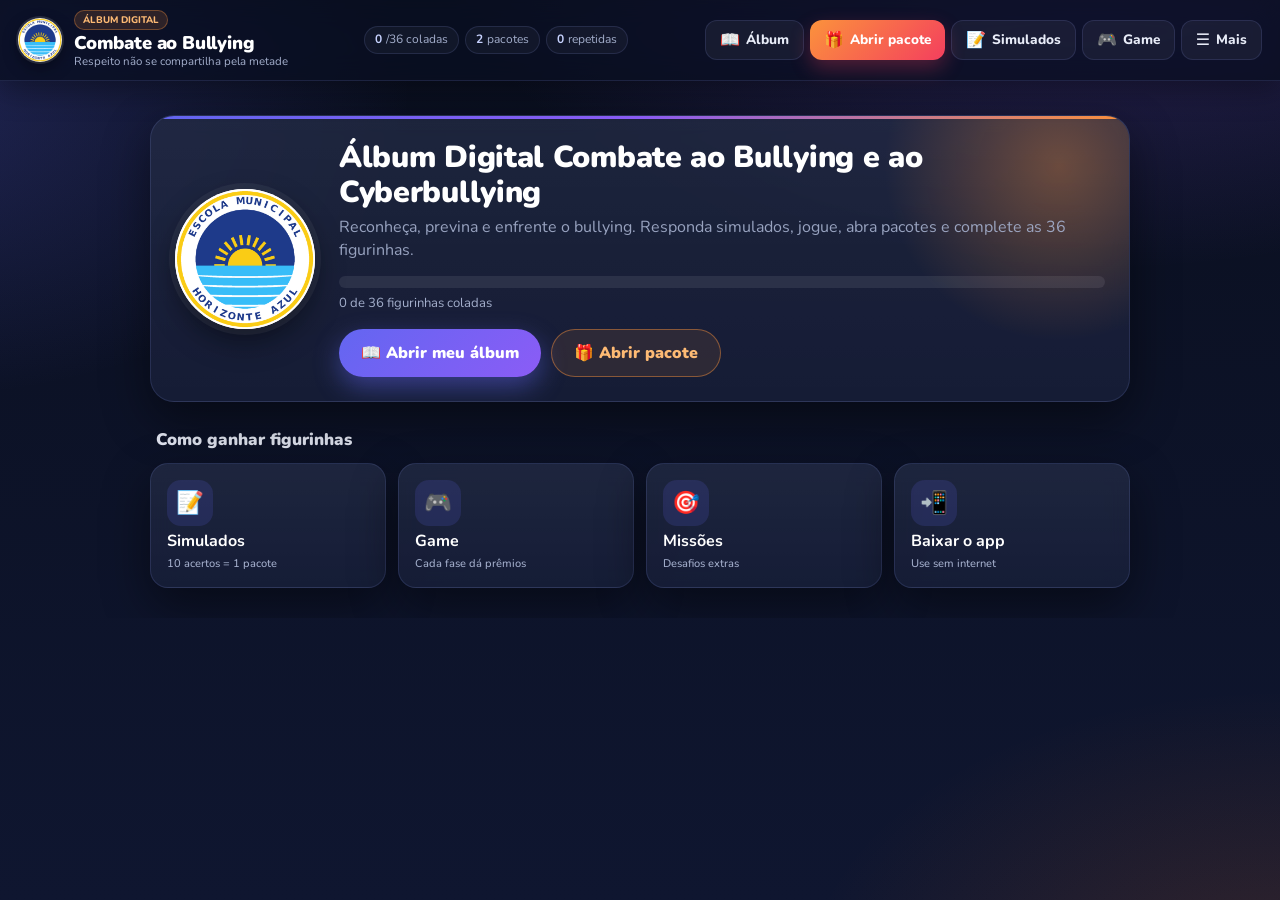
==== index.html @ 360f01b1 "Celular: cabeçalho compacto sem sobreposição e título da tela inicial legível Co-Authored-By: Claude" ====
<!DOCTYPE html>
<html lang="pt-BR">
<head>
  <meta charset="UTF-8">
  <meta name="viewport" content="width=device-width, initial-scale=1.0">
  <title>Álbum Combate ao Bullying e ao Cyberbullying</title>
  <meta name="description" content="Álbum digital pedagógico sobre bullying, cyberbullying, empatia e cultura de paz na escola.">
  <meta name="theme-color" content="#0a0f1f">
  <link rel="stylesheet" href="style.css">
  <link rel="stylesheet" href="layout-cb.css">
  <link rel="preconnect" href="https://fonts.googleapis.com">
  <link rel="stylesheet" href="https://fonts.googleapis.com/css2?family=Nunito:wght@500;700;800;900&display=swap" media="print" onload="this.media='all'">
  <link rel="stylesheet" href="tema-cb.css">
</head>
<body>
<div class="app">
  <header class="topo cb-topo">
    <div class="brand" role="button" tabindex="0" title="Início" onclick="abrirTela('projeto')">
      <img class="cb-brand-logo" src="logo-escola.png" alt="">
      <span class="cb-brand-txt">
        <span class="selo">Álbum digital</span>
        <h1>Combate ao Bullying</h1>
        <p>Respeito não se compartilha pela metade</p>
      </span>
    </div>
    <div class="cb-status" aria-label="Seu progresso">
      <span class="cb-chip"><b id="navStatusColadas">0</b>/36 coladas</span>
      <span class="cb-chip"><b id="navStatusPacotes">0</b> pacotes</span>
      <span class="cb-chip"><b id="navStatusRepetidas">0</b> repetidas</span>
    </div>
    <div class="cb-principal">
      <button onclick="abrirTela('album')"><span class="cb-ico">📖</span><span>Álbum</span></button>
      <button class="cb-destaque" onclick="abrirPacote()"><span class="cb-ico">🎁</span><span class="cb-lbl-longo">Abrir pacote</span><span class="cb-lbl-curto">Pacote</span></button>
      <button onclick="abrirTela('simulados')"><span class="cb-ico">📝</span><span>Simulados</span></button>
      <button onclick="window.location.href='game/index.html'"><span class="cb-ico">🎮</span><span>Game</span></button>
      <button id="cbMaisBtn" aria-expanded="false" aria-controls="cbMenu" onclick="cbAlternarMenu()"><span class="cb-ico">☰</span><span>Mais</span></button>
    </div>
    <nav id="cbMenu" class="cb-menu" aria-label="Mais opções">
      <button onclick="abrirTela('projeto')">Sobre o projeto</button>
      <button id="btnSomAlbum" onclick="alternarSom()">Som: OFF</button>
      <button class="cb-perigo" onclick="confirmarReinicio()">Reiniciar álbum</button>
    </nav>
  </header>
  <script>
  function cbAlternarMenu(forcar){
    const m=document.getElementById('cbMenu'), b=document.getElementById('cbMaisBtn');
    const abrir = typeof forcar==='boolean' ? forcar : !m.classList.contains('aberto');
    m.classList.toggle('aberto',abrir); b.setAttribute('aria-expanded',abrir);
  }
  if(location.origin.indexOf('appassets.androidplatform.net')>=0) document.documentElement.classList.add('cb-no-app');
  document.addEventListener('click',e=>{
    const m=document.getElementById('cbMenu'); if(!m||!m.classList.contains('aberto')) return;
    if(e.target.closest('#cbMaisBtn')) return;
    if(e.target.closest('#cbMenu button')||!e.target.closest('#cbMenu')) cbAlternarMenu(false);
  });
  </script>

  <main>
    <section id="tela-projeto" class="tela ativa">
      <div class="hero cb-hero">
        <div class="logo-box"><img src="logo-escola.png" alt="Logo da Escola Municipal Horizonte Azul (escola fictícia)"></div>
        <div class="cb-hero-texto">
          <h2>Álbum Digital Combate ao Bullying e ao Cyberbullying</h2>
          <p>Reconheça, previna e enfrente o bullying. Responda simulados, jogue, abra pacotes e complete as 36 figurinhas.</p>
          <div class="cb-progresso" aria-label="Progresso do álbum">
            <div class="cb-progresso-barra"><span id="cbBarraProgresso"></span></div>
            <small id="cbTextoProgresso">0 de 36 figurinhas coladas</small>
          </div>
          <div class="cb-cta">
            <button class="cb-btn-principal" onclick="abrirTela('album')">📖 Abrir meu álbum</button>
            <button class="cb-btn-secundario" onclick="abrirPacote()">🎁 Abrir pacote</button>
          </div>
        </div>
      </div>
      <h3 class="cb-secao">Como ganhar figurinhas</h3>
      <div class="cb-atalhos">
        <button onclick="abrirTela('simulados')"><span>📝</span><b>Simulados</b><small>10 acertos = 1 pacote</small></button>
        <button onclick="window.location.href='game/index.html'"><span>🎮</span><b>Game</b><small>Cada fase dá prêmios</small></button>
        <button onclick="document.getElementById('dx13Missoes')?.click()"><span>🎯</span><b>Missões</b><small>Desafios extras</small></button>
        <button id="cbTileApp" onclick="window.cbAbrirBaixarApp&&window.cbAbrirBaixarApp()"><span>📲</span><b>Baixar o app</b><small>Use sem internet</small></button>
        <button id="cbTilePesquisa" onclick="document.getElementById('dx13Pesquisa1')?.click()"><span>📊</span><b>Pesquisa 1</b><small>Diagnóstico inicial</small></button>
      </div>
      <p class="creditos cb-creditos-rodape">Escola Municipal Horizonte Azul (escola fictícia) • Idealização e desenvolvimento: Prof. Carlos André Tavares de Lima</p>
    </section>

    <section id="tela-album" class="tela">
      <div class="painel">
        <button class="cb-seta" aria-label="Página anterior" onclick="paginaAnterior()">‹</button>
        <div><b id="tituloPagina">Página</b><span id="textoPagina"></span></div>
        <button class="cb-seta" aria-label="Próxima página" onclick="proximaPagina()">›</button>
      </div>
      <div id="albumPages" class="album-pages"></div>
    </section>

    <section id="tela-simulados" class="tela">
      <h2>Simulados e Desafio Final</h2>
      <p>Responda para ganhar pacotes e completar o álbum.</p>
      <div id="simuladosArea" class="simulados-area"></div>
    </section>

    <section id="tela-admin" class="tela">
      <h2>Painel de Concluintes</h2>
      <p>Use este painel para conferir os 10 primeiros vencedores.</p>
      <div class="admin-actions">
        <button onclick="carregarConcluintes()">Atualizar lista</button>
        <button onclick="exportarConcluintes()">Exportar CSV</button>
      </div>
      <div id="listaConcluintes"></div>
    </section>
  </main>
<aside class="rodape-status">
    <span>Pacotes: <b id="pacotesQtd">0</b></span>
    <span>Coladas: <b id="coladasQtd">0</b>/36</span>
    <span>Repetidas: <b id="repetidasQtd">0</b></span>
    <button onclick="confirmarReinicio()">Reiniciar álbum</button>
  </aside>
</div>

<div id="modal" class="modal oculto">
  <div class="modal-box">
    <button class="fechar" onclick="fecharModal()">×</button>
    <div id="modalConteudo"></div>
  </div>
</div>

<script src="album-data.js"></script>
<script>
const SUPABASE_URL = (window.SUPABASE_CONFIG && window.SUPABASE_CONFIG.url) || "";
const SUPABASE_ANON_KEY = (window.SUPABASE_CONFIG && window.SUPABASE_CONFIG.anonKey) || "";
</script>
<script src="supabase-config.js"></script>
<script src="script.js"></script>
</body>
</html>
---- style.css ----
*{box-sizing:border-box;margin:0;padding:0}
body{font-family:Arial,Helvetica,sans-serif;background:#07111f;color:#fff;line-height:1.45}
button{cursor:pointer}
.app{min-height:100vh;display:grid;grid-template-rows:auto 1fr auto}
.topo{display:flex;align-items:center;justify-content:space-between;gap:12px;padding:12px 16px;background:#020617;border-bottom:2px solid #facc15;position:sticky;top:0;z-index:20}
.brand h1{color:#facc15;font-size:1.5rem;text-transform:uppercase;line-height:1}
.brand p{font-size:.8rem;color:#dbeafe}
.selo{display:inline-block;background:#facc15;color:#111827;font-size:.65rem;font-weight:900;padding:3px 8px;border-radius:999px;text-transform:uppercase}
nav{display:flex;gap:6px;flex-wrap:wrap;justify-content:flex-end}
nav button,.painel button,.admin-actions button,.rodape-status button,.btn{border:0;border-radius:999px;background:linear-gradient(135deg,#facc15,#fde68a);color:#111827;font-weight:900;padding:9px 12px}
main{padding:14px;min-height:0}
.tela{display:none;max-width:1200px;margin:auto}
.tela.ativa{display:block}
.hero{display:grid;grid-template-columns:180px 1fr;gap:18px;align-items:center;background:linear-gradient(135deg,#102a5c,#111827,#3b1d0b);border:2px solid rgba(250,204,21,.5);border-radius:24px;padding:22px;box-shadow:0 14px 35px rgba(0,0,0,.3)}
.logo-box{width:160px;height:160px;border-radius:24px;background:#fff;color:#111827;display:grid;place-items:center;text-align:center;font-weight:900;border:5px solid #facc15}
.hero h2{font-size:2.4rem;line-height:1;color:#facc15;text-transform:uppercase}
.cards-alunos{display:grid;grid-template-columns:1fr 1fr;gap:10px;margin:14px 0}
.cards-alunos div{border-radius:16px;padding:12px;background:linear-gradient(135deg,#7c3aed,#2563eb,#16a34a);font-weight:900}
.cards-alunos span{display:block;font-size:.8rem;color:#e0f2fe;margin-top:4px}
.creditos{background:rgba(255,255,255,.08);padding:10px;border-radius:14px}
.grid-info{display:grid;grid-template-columns:repeat(3,1fr);gap:12px;margin-top:14px}
.grid-info article{background:rgba(255,255,255,.08);border:1px solid rgba(250,204,21,.35);border-radius:18px;padding:16px}
.grid-info h3{color:#facc15;margin-bottom:8px}
.painel{display:grid;grid-template-columns:auto 1fr auto;gap:10px;align-items:center;margin-bottom:12px;background:#020617;border:1px solid rgba(250,204,21,.35);border-radius:18px;padding:10px}
.painel span{display:block;color:#cbd5e1;font-size:.88rem;margin-top:4px}
.album-pages{display:grid;grid-template-columns:repeat(2,1fr);gap:14px}
.pagina{background:linear-gradient(145deg,#1f2937,#111827,#3b1d0b);border:2px solid rgba(250,204,21,.55);border-radius:24px;padding:12px;min-height:620px;display:grid;grid-template-rows:auto auto 1fr;gap:10px}
.pagina h2{text-align:center;color:#facc15;text-transform:uppercase;font-size:1.25rem}
.texto-pagina{background:rgba(255,255,255,.08);border-radius:14px;padding:10px;text-align:center;font-size:.9rem;color:#e5e7eb}
.grid-fig{display:grid;grid-template-columns:repeat(3,1fr);grid-template-rows:repeat(2,1fr);gap:8px}
.fig-card{min-height:220px;border-radius:16px;overflow:hidden;background:#0f172a;border:2px solid rgba(250,204,21,.35);display:grid;grid-template-rows:1fr auto;position:relative}
.fig-card img{width:100%;height:100%;object-fit:contain;background:#111827}
.fig-card.bloqueada .fig-img{display:grid;place-items:center;background:linear-gradient(135deg,#334155,#111827);color:#facc15;font-size:1.9rem;font-weight:900}
.fig-card button{border:0;background:#facc15;color:#111827;font-weight:900;padding:8px;font-size:.74rem}
.badge{position:absolute;top:7px;right:7px;background:#facc15;color:#111827;border-radius:999px;padding:3px 7px;font-size:.62rem;font-weight:900}
.simulados-area{display:grid;grid-template-columns:repeat(2,1fr);gap:12px;margin-top:14px}
.quiz-card{background:rgba(255,255,255,.08);border:1px solid rgba(250,204,21,.35);border-radius:18px;padding:16px}
.quiz-card h3{color:#facc15;margin-bottom:8px}
.opcao{display:block;width:100%;margin:8px 0;padding:10px;border-radius:12px;border:1px solid rgba(250,204,21,.35);background:#0f172a;color:#fff;text-align:left}
.opcao:hover{background:#1d4ed8}
.rodape-status{position:sticky;bottom:0;background:#020617;border-top:2px solid #facc15;padding:8px 12px;display:flex;gap:10px;align-items:center;justify-content:center;flex-wrap:wrap;z-index:20}
.rodape-status span{background:#111827;border:1px solid rgba(250,204,21,.25);padding:7px 10px;border-radius:999px}
.modal{position:fixed;inset:0;background:rgba(0,0,0,.75);display:grid;place-items:center;padding:16px;z-index:99}
.modal.oculto{display:none}
.modal-box{width:min(720px,96vw);max-height:92vh;overflow:auto;background:#fff;color:#111827;border-radius:24px;padding:22px;position:relative}
.fechar{position:absolute;right:10px;top:10px;border:0;background:#111827;color:#fff;border-radius:50%;width:32px;height:32px}
.premio-img{width:220px;max-width:80%;display:block;margin:12px auto;border-radius:14px;background:#111827}
.conclusao{background:linear-gradient(135deg,#dcfce7,#fef9c3);border:3px solid #facc15;border-radius:18px;padding:16px;text-align:center}
.form-final input{display:block;width:100%;margin:8px 0;padding:12px;border-radius:12px;border:1px solid #94a3b8}
#listaConcluintes{margin-top:14px}
.linha-concluinte{display:grid;grid-template-columns:40px 1fr auto;gap:8px;align-items:center;background:rgba(255,255,255,.08);border:1px solid rgba(250,204,21,.25);border-radius:14px;padding:10px;margin:8px 0}
@media(max-width:760px){
  .topo{display:block}
  nav{display:grid;grid-template-columns:repeat(2,1fr);margin-top:8px}
  nav button{font-size:.75rem;padding:8px}
  main{padding:10px}
  .hero{grid-template-columns:1fr;text-align:center}
  .logo-box{margin:auto}
  .hero h2{font-size:1.8rem}
  .cards-alunos,.grid-info,.album-pages,.simulados-area{grid-template-columns:1fr}
  .painel{grid-template-columns:1fr; text-align:center}
  .pagina{min-height:auto}
  .grid-fig{grid-template-columns:repeat(2,1fr);grid-template-rows:none}
  .fig-card{min-height:190px}
  .rodape-status{font-size:.78rem}
}


/* ===== AJUSTE FINAL: 3 FIGURINHAS HORIZONTAIS POR PÁGINA ===== */
main{
  padding:10px 14px 72px;
  overflow-x:hidden;
}

.tela{
  max-width:1280px;
}

.album-pages{
  display:block;
}

.pagina{
  width:100%;
  max-width:1180px;
  margin:0 auto;
  min-height:auto;
  height:auto;
  padding:14px;
  grid-template-rows:auto auto auto;
}

.grid-fig{
  display:grid;
  grid-template-columns:repeat(3, minmax(0, 1fr));
  grid-template-rows:repeat(2, auto);
  gap:10px;
  align-items:start;
}

.fig-card{
  min-height:0;
  height:238px;
  display:grid;
  grid-template-rows:minmax(0, 1fr) 40px;
}

.fig-card img{
  width:100%;
  height:100%;
  max-height:198px;
  object-fit:contain;
  object-position:center;
  padding:5px;
}

.fig-card.bloqueada .fig-img{
  height:198px;
  min-height:198px;
}

.fig-card button{
  min-height:40px;
}

.texto-pagina{
  font-size:.92rem;
  padding:9px 12px;
  max-width:980px;
  margin:0 auto;
}

.painel{
  max-width:1180px;
  margin:0 auto 12px;
}

.rodape-status{
  padding:7px 12px;
}

@media(min-width:1000px){
  .topo{
    min-height:92px;
  }
  .brand h1{
    font-size:1.55rem;
  }
  nav button{
    padding:10px 14px;
  }
}

@media(max-width:760px){
  main{
    padding:10px 8px 92px;
  }

  .grid-fig{
    grid-template-columns:repeat(3, minmax(0, 1fr));
    gap:6px;
  }

  .fig-card{
    height:178px;
    border-radius:12px;
    grid-template-rows:minmax(0, 1fr) 34px;
  }

  .fig-card img{
    max-height:144px;
    padding:4px;
  }

  .fig-card.bloqueada .fig-img{
    height:144px;
    min-height:144px;
    font-size:1.35rem;
  }

  .fig-card button{
    min-height:34px;
    font-size:.58rem;
    padding:5px 2px;
  }

  .badge{
    font-size:.47rem;
    padding:2px 5px;
    top:5px;
    right:5px;
  }

  .pagina{
    padding:8px;
    border-radius:18px;
  }

  .pagina h2{
    font-size:1rem;
  }

  .texto-pagina{
    font-size:.72rem;
    line-height:1.25;
    padding:7px;
  }

  .painel{
    grid-template-columns:auto 1fr auto;
    gap:6px;
    padding:7px;
  }

  .painel button{
    padding:8px 9px;
    font-size:.68rem;
  }

  .painel b{
    font-size:.82rem;
  }

  .painel span{
    font-size:.62rem;
  }
}

@media(max-width:430px){
  .grid-fig{
    grid-template-columns:repeat(3, minmax(0, 1fr));
    gap:5px;
  }

  .fig-card{
    height:158px;
  }

  .fig-card img{
    max-height:126px;
  }

  .fig-card.bloqueada .fig-img{
    height:126px;
    min-height:126px;
  }

  .fig-card button{
    font-size:.52rem;
  }
}


/* ===== AJUSTE EXTRA: CABER TUDO NA TELA ===== */
html,body{
  width:100%;
  height:100%;
  overflow:hidden;
}

body{
  background:#031022;
}

.app{
  height:100vh;
  overflow:hidden;
}

.topo{
  padding:8px 10px;
  min-height:82px;
}

.brand h1{
  font-size:1.15rem;
  margin-top:2px;
}

.brand p{
  font-size:.7rem;
}

nav{
  gap:4px;
}

nav button{
  padding:8px 12px;
  font-size:.72rem;
}

main{
  padding:8px 10px 66px;
  overflow:hidden;
  display:flex;
  align-items:stretch;
  justify-content:center;
}

.tela.ativa{
  display:flex;
  flex-direction:column;
  width:100%;
  height:100%;
  min-height:0;
}

#tela-album{
  gap:8px;
}

.painel{
  margin:0 auto;
  padding:8px 10px;
  min-height:74px;
  max-height:74px;
}

.painel b{
  font-size:1rem;
}

.painel span{
  font-size:.8rem;
  display:-webkit-box;
  -webkit-line-clamp:2;
  -webkit-box-orient:vertical;
  overflow:hidden;
}

.album-pages{
  flex:1;
  min-height:0;
  display:flex;
  align-items:stretch;
  justify-content:center;
}

.pagina{
  width:100%;
  max-width:1180px;
  height:100%;
  min-height:0;
  max-height:calc(100vh - 184px);
  padding:10px 12px;
  gap:8px;
  overflow:hidden;
}

.pagina h2{
  font-size:1rem;
  line-height:1;
}

.texto-pagina{
  padding:8px 10px;
  font-size:.84rem;
  line-height:1.22;
  max-width:100%;
  display:-webkit-box;
  -webkit-line-clamp:2;
  -webkit-box-orient:vertical;
  overflow:hidden;
}

.grid-fig{
  flex:1;
  min-height:0;
  height:100%;
  display:grid;
  grid-template-columns:repeat(3, minmax(0, 1fr));
  grid-template-rows:repeat(2, minmax(0, 1fr));
  gap:8px;
}

.fig-card{
  min-height:0;
  height:100%;
  display:grid;
  grid-template-rows:minmax(0, 1fr) 38px;
  border-radius:14px;
}

.fig-card img{
  width:100%;
  height:100%;
  max-height:none;
  object-fit:contain;
  object-position:center;
  padding:4px;
}

.fig-card.bloqueada .fig-img{
  height:100%;
  min-height:0;
  font-size:1.65rem;
}

.fig-card button{
  min-height:38px;
  font-size:.72rem;
  padding:6px 4px;
}

.badge{
  font-size:.58rem;
  padding:3px 7px;
}

.rodape-status{
  padding:6px 10px;
  min-height:54px;
  gap:8px;
}

.rodape-status span{
  padding:6px 10px;
  font-size:.88rem;
}

.rodape-status button{
  padding:8px 14px;
  font-size:.85rem;
}

/* Projeto */
#tela-projeto .hero{
  padding:16px;
}

#tela-projeto .hero h2{
  font-size:2rem;
}

#tela-projeto .grid-info{
  gap:10px;
}

/* Simulados e admin */
#tela-simulados, #tela-admin{
  overflow:auto;
  padding-right:4px;
}

@media (max-width: 1024px){
  .topo{
    min-height:78px;
  }
  .pagina{
    max-height:calc(100vh - 180px);
  }
  .fig-card button{
    font-size:.68rem;
  }
}

@media (max-width: 760px){
  html,body{
    overflow:auto;
  }
  .app{
    height:auto;
    overflow:visible;
  }
  main{
    overflow:visible;
    padding:8px 8px 92px;
    display:block;
  }
  .tela.ativa{
    display:block;
    height:auto;
  }
  .painel{
    min-height:auto;
    max-height:none;
  }
  .album-pages{
    display:block;
  }
  .pagina{
    height:auto;
    max-height:none;
    overflow:visible;
  }
  .texto-pagina{
    -webkit-line-clamp:unset;
    display:block;
  }
  .grid-fig{
    grid-template-columns:repeat(3, minmax(0,1fr));
    grid-template-rows:repeat(2, auto);
    gap:6px;
  }
  .fig-card{
    height:162px;
    grid-template-rows:minmax(0, 1fr) 34px;
  }
  .fig-card img{
    max-height:128px;
  }
  .fig-card.bloqueada .fig-img{
    font-size:1.2rem;
  }
  .fig-card button{
    min-height:34px;
    font-size:.54rem;
    padding:4px 2px;
  }
  .badge{
    font-size:.46rem;
    padding:2px 5px;
  }
  nav{
    display:grid;
    grid-template-columns:repeat(3,1fr);
  }
}


/* ===== SUPABASE / PAINEL DE CONCLUINTES ===== */
.linha-concluinte.premiado{
  border-color:#22c55e;
  background:linear-gradient(135deg,rgba(22,163,74,.20),rgba(250,204,21,.10));
}
.linha-concluinte button{
  border:0;
  border-radius:999px;
  background:#facc15;
  color:#111827;
  font-weight:900;
  padding:8px 12px;
}
.admin-actions{
  display:flex;
  gap:10px;
  flex-wrap:wrap;
  margin:12px 0;
}
#listaConcluintes{
  padding-bottom:80px;
}


/* ===== AJUSTE SOLICITADO: CARDS VERTICAIS E FIGURINHA INTEIRA ===== */
.logo-box{
  overflow:hidden;
  display:grid;
  place-items:center;
}
.logo-box img{
  width:100%;
  height:100%;
  object-fit:contain;
  border-radius:18px;
  background:#fff;
}
.logo-topo{
  width:42px;
  height:42px;
  object-fit:contain;
  background:#fff;
  border-radius:50%;
  padding:2px;
  border:2px solid #facc15;
  margin-right:8px;
  vertical-align:middle;
}

main{
  padding-bottom:62px !important;
}

.pagina{
  max-height:calc(100vh - 176px) !important;
  overflow:hidden !important;
  gap:6px !important;
}

.texto-pagina{
  max-height:42px;
  overflow:hidden;
}

.grid-fig{
  display:grid !important;
  grid-template-columns:repeat(3, minmax(0,1fr)) !important;
  grid-template-rows:repeat(2, minmax(0,1fr)) !important;
  place-items:center !important;
  align-items:center !important;
  justify-items:center !important;
  gap:8px !important;
  height:100% !important;
  min-height:0 !important;
}

.fig-card{
  width:min(100%,155px) !important;
  height:auto !important;
  aspect-ratio:5/8 !important;
  min-height:0 !important;
  display:grid !important;
  grid-template-rows:minmax(0,1fr) 34px !important;
  border-radius:14px !important;
}

.fig-card img{
  width:100% !important;
  height:100% !important;
  max-height:none !important;
  object-fit:contain !important;
  object-position:center !important;
  padding:3px !important;
  background:#0f172a !important;
}

.fig-card.bloqueada .fig-img{
  width:100% !important;
  height:100% !important;
  min-height:0 !important;
  display:grid !important;
  place-items:center !important;
  font-size:1.35rem !important;
}

.fig-card button{
  min-height:34px !important;
  height:34px !important;
  font-size:.58rem !important;
  padding:4px 3px !important;
  line-height:1.05 !important;
}

.badge{
  font-size:.48rem !important;
  padding:2px 5px !important;
}

.rodape-status{
  min-height:50px !important;
  padding:5px 8px !important;
}

/* quando abrir figurinha, mostrar maior e inteira */
.premio-img,
.modal-box img,
.ficha-img img{
  object-fit:contain !important;
}

@media(max-width:760px){
  main{
    padding-bottom:88px !important;
  }
  .pagina{
    max-height:none !important;
    overflow:visible !important;
  }
  .grid-fig{
    grid-template-columns:repeat(3, minmax(0,1fr)) !important;
    gap:5px !important;
  }
  .fig-card{
    width:min(100%,30vw) !important;
    aspect-ratio:5/8 !important;
    grid-template-rows:minmax(0,1fr) 30px !important;
  }
  .fig-card button{
    height:30px !important;
    min-height:30px !important;
    font-size:.48rem !important;
  }
  .fig-card.bloqueada .fig-img{
    font-size:1.05rem !important;
  }
  .texto-pagina{
    max-height:none;
  }
}


/* ===== AJUSTE FINAL SOLICITADO: 3 FIGURINHAS POR PÁGINA ===== */
html,body{
  height:100%;
  overflow:hidden!important;
}
.app{
  height:100vh!important;
  grid-template-rows:auto 1fr!important;
  overflow:hidden!important;
}
.topo{
  min-height:92px!important;
  padding:8px 10px!important;
  align-items:center!important;
}
nav{
  align-items:center!important;
  gap:6px!important;
}
.nav-status{
  display:inline-flex;
  align-items:center;
  gap:4px;
  border:1px solid rgba(250,204,21,.45);
  background:#020617;
  color:#fff;
  border-radius:999px;
  padding:8px 10px;
  font-size:.78rem;
  font-weight:900;
}
.nav-status b{color:#facc15}
main{
  height:calc(100vh - 92px)!important;
  min-height:0!important;
  overflow:hidden!important;
  padding:8px 10px!important;
  display:flex!important;
}
.tela.ativa{
  height:100%!important;
  min-height:0!important;
  overflow:hidden!important;
}
#tela-album{
  display:flex!important;
  flex-direction:column!important;
}
.painel{
  min-height:68px!important;
  max-height:68px!important;
  margin:0 auto 8px!important;
}
.painel span{
  display:none!important;
}
.album-pages{
  flex:1!important;
  min-height:0!important;
  display:flex!important;
}
.pagina.pagina-tres{
  height:100%!important;
  max-height:none!important;
  min-height:0!important;
  width:100%!important;
  max-width:1180px!important;
  margin:0 auto!important;
  display:grid!important;
  grid-template-rows:auto auto 1fr!important;
  gap:10px!important;
  overflow:hidden!important;
  padding:12px 16px!important;
}
.pagina.pagina-tres h2{
  font-size:1.35rem!important;
  line-height:1!important;
}
.texto-duas-linhas{
  max-height:52px!important;
  min-height:52px!important;
  overflow:hidden!important;
  display:-webkit-box!important;
  -webkit-line-clamp:2!important;
  -webkit-box-orient:vertical!important;
  font-size:.9rem!important;
  line-height:1.35!important;
  padding:8px 12px!important;
}
.grid-fig.grid-fig-tres{
  height:100%!important;
  min-height:0!important;
  display:grid!important;
  grid-template-columns:repeat(3,minmax(0,1fr))!important;
  grid-template-rows:1fr!important;
  gap:16px!important;
  align-items:center!important;
  justify-items:center!important;
}
.grid-fig-tres .fig-card{
  width:min(100%,260px)!important;
  height:min(100%,420px)!important;
  aspect-ratio:5/8!important;
  display:grid!important;
  grid-template-rows:minmax(0,1fr) 44px!important;
  border-radius:18px!important;
}
.grid-fig-tres .fig-card img{
  width:100%!important;
  height:100%!important;
  object-fit:contain!important;
  object-position:center!important;
  padding:4px!important;
}
.grid-fig-tres .fig-card.bloqueada .fig-img{
  width:100%!important;
  height:100%!important;
  min-height:0!important;
  font-size:2.1rem!important;
}
.grid-fig-tres .fig-card button{
  height:44px!important;
  min-height:44px!important;
  font-size:.78rem!important;
}
.rodape-status{
  display:none!important;
}
.quiz-card-unico{
  max-width:760px;
  margin:auto;
}
.pergunta-box{
  background:rgba(255,255,255,.08);
  border:1px solid rgba(250,204,21,.32);
  border-radius:18px;
  padding:14px;
  margin:10px 0;
}
.opcao.selecionada{
  background:linear-gradient(135deg,#facc15,#fde68a)!important;
  color:#111827!important;
}
.btn-finalizar-quiz{
  display:block;
  width:min(420px,100%);
  margin:16px auto;
}
#tela-simulados.ativa,#tela-admin.ativa,#tela-projeto.ativa{
  overflow:auto!important;
  padding-bottom:30px;
}

@media(max-width:760px){
  html,body{overflow:auto!important}
  .app{height:auto!important;overflow:visible!important}
  .topo{min-height:auto!important}
  nav{grid-template-columns:repeat(2,1fr)!important}
  .nav-status{justify-content:center;font-size:.68rem;padding:7px}
  main{height:auto!important;overflow:visible!important;display:block!important;padding:8px!important}
  .tela.ativa{height:auto!important;overflow:visible!important}
  .painel{min-height:auto!important;max-height:none!important}
  .painel span{display:block!important}
  .pagina.pagina-tres{height:auto!important;overflow:visible!important}
  .grid-fig.grid-fig-tres{
    grid-template-columns:1fr!important;
    grid-template-rows:repeat(3,auto)!important;
  }
  .grid-fig-tres .fig-card{
    width:min(88vw,300px)!important;
    height:auto!important;
  }
  .texto-duas-linhas{
    max-height:none!important;
    min-height:auto!important;
    display:block!important;
  }
}


/* ===== CORREÇÃO DEFINITIVA: 3 FIGURINHAS, SEM TEXTO ATRÁS ===== */
html,body{height:100%;overflow:hidden!important}
.app{height:100vh!important;grid-template-rows:auto 1fr!important;overflow:hidden!important}
.topo{min-height:94px!important;padding:8px 10px!important;align-items:center!important}
.brand h1{font-size:1.25rem!important;line-height:1!important}
.brand p{font-size:.68rem!important}
nav{align-items:center!important;gap:6px!important}
nav button{padding:9px 12px!important;font-size:.72rem!important}
.nav-status{display:inline-flex;align-items:center;gap:4px;border:1px solid rgba(250,204,21,.45);background:#020617;color:#fff;border-radius:999px;padding:8px 10px;font-size:.76rem;font-weight:900}
.nav-status b{color:#facc15}
main{height:calc(100vh - 94px)!important;min-height:0!important;overflow:hidden!important;padding:8px 10px!important;display:flex!important}
.tela{max-width:1280px!important}
.tela.ativa{width:100%!important;height:100%!important;min-height:0!important;overflow:hidden!important}
#tela-album.ativa{display:flex!important;flex-direction:column!important}
.painel{width:100%!important;max-width:1180px!important;min-height:62px!important;max-height:62px!important;margin:0 auto 8px!important;padding:8px 10px!important;grid-template-columns:auto 1fr auto!important}
.painel span{display:none!important}
.album-pages{flex:1!important;min-height:0!important;display:flex!important;align-items:stretch!important;justify-content:center!important}
.pagina.pagina-tres{height:100%!important;max-height:none!important;min-height:0!important;width:100%!important;max-width:1180px!important;margin:0 auto!important;display:grid!important;grid-template-rows:auto auto minmax(0,1fr)!important;gap:10px!important;overflow:hidden!important;padding:12px 16px!important;position:relative!important}
.pagina.pagina-tres::before,.pagina.pagina-tres::after{display:none!important;content:none!important}
.pagina.pagina-tres h2{position:relative!important;z-index:2!important;font-size:1.35rem!important;line-height:1!important;margin:0!important}
.texto-duas-linhas{position:relative!important;z-index:2!important;max-height:54px!important;min-height:54px!important;overflow:hidden!important;display:-webkit-box!important;-webkit-line-clamp:2!important;-webkit-box-orient:vertical!important;font-size:.9rem!important;line-height:1.35!important;padding:8px 12px!important;margin:0 auto!important;width:100%!important;background:rgba(255,255,255,.08)!important}
.grid-fig.grid-fig-tres{position:relative!important;z-index:3!important;height:100%!important;min-height:0!important;display:grid!important;grid-template-columns:repeat(3,minmax(0,1fr))!important;grid-template-rows:1fr!important;gap:18px!important;align-items:center!important;justify-items:center!important}
.grid-fig-tres .fig-card{width:min(100%,260px)!important;height:min(100%,420px)!important;aspect-ratio:5/8!important;min-height:0!important;display:grid!important;grid-template-rows:minmax(0,1fr) 44px!important;border-radius:18px!important;overflow:hidden!important;background:#0f172a!important}
.grid-fig-tres .fig-card img{width:100%!important;height:100%!important;object-fit:contain!important;object-position:center!important;padding:4px!important;background:#0f172a!important}
.grid-fig-tres .fig-card.bloqueada .fig-img{width:100%!important;height:100%!important;min-height:0!important;display:grid!important;place-items:center!important;font-size:2.1rem!important}
.grid-fig-tres .fig-card button{height:44px!important;min-height:44px!important;font-size:.78rem!important;padding:6px 4px!important}
.rodape-status{display:none!important}
.quiz-card-unico{max-width:760px;margin:auto}
.pergunta-box{background:rgba(255,255,255,.08);border:1px solid rgba(250,204,21,.32);border-radius:18px;padding:14px;margin:10px 0}
.opcao.selecionada{background:linear-gradient(135deg,#facc15,#fde68a)!important;color:#111827!important}
.btn-finalizar-quiz{display:block;width:min(420px,100%);margin:16px auto}
#tela-simulados.ativa,#tela-admin.ativa,#tela-projeto.ativa{overflow:auto!important;padding-bottom:30px}

@media(max-width:760px){
  html,body{overflow:auto!important}
  .app{height:auto!important;overflow:visible!important}
  .topo{min-height:auto!important}
  nav{display:grid!important;grid-template-columns:repeat(2,1fr)!important}
  .nav-status{justify-content:center;font-size:.68rem;padding:7px}
  main{height:auto!important;overflow:visible!important;display:block!important;padding:8px!important}
  .tela.ativa{height:auto!important;overflow:visible!important}
  .painel{min-height:auto!important;max-height:none!important}
  .painel span{display:block!important}
  .pagina.pagina-tres{height:auto!important;overflow:visible!important}
  .grid-fig.grid-fig-tres{grid-template-columns:1fr!important;grid-template-rows:repeat(3,auto)!important}
  .grid-fig-tres .fig-card{width:min(88vw,300px)!important;height:auto!important}
  .texto-duas-linhas{max-height:none!important;min-height:auto!important;display:block!important}
}


/* ===== AJUSTE DE VISUAL DAS FIGURINHAS ===== */
.grid-fig-tres .fig-card{
  width:min(100%, 285px)!important;
  height:min(100%, 430px)!important;
  grid-template-rows:minmax(0,1fr) 46px!important;
}
.grid-fig-tres .fig-card .fig-img{
  width:100%!important;
  height:100%!important;
  padding:0!important;
  display:flex!important;
  align-items:center!important;
  justify-content:center!important;
  overflow:hidden!important;
  background:#0b1630!important;
}
.grid-fig-tres .fig-card img{
  width:100%!important;
  height:100%!important;
  object-fit:contain!important;
  object-position:center center!important;
  padding:0!important;
  margin:0!important;
  image-rendering:auto;
}
.grid-fig-tres .fig-card .badge{
  z-index:4!important;
}
.fig-img-bloq{
  display:flex!important;
  flex-direction:column!important;
  align-items:center!important;
  justify-content:center!important;
  gap:10px!important;
}
.numero-bloqueado{
  font-size:3rem!important;
  font-weight:900!important;
  color:#facc15!important;
  line-height:1!important;
}
.titulo-bloqueado{
  color:#ffffff!important;
  font-size:1rem!important;
  font-weight:700!important;
  text-align:center!important;
  padding:0 14px!important;
}

/* ===== FICHA TÉCNICA MAIS RICA ===== */
#modal .modal-conteudo,
#modalConteudo{
  overflow:visible!important;
}
.ficha-detalhada{
  width:min(980px, 96vw);
}
.ficha-layout{
  display:grid;
  grid-template-columns: 1.25fr .9fr;
  gap:24px;
  align-items:start;
}
.ficha-texto h2{
  margin:0 0 12px 0;
  font-size:2rem;
  line-height:1.1;
}
.ficha-tags{
  display:flex;
  flex-wrap:wrap;
  gap:10px;
  margin-bottom:14px;
}
.ficha-tag{
  background:#fde68a;
  color:#111827;
  border-radius:999px;
  padding:7px 12px;
  font-weight:800;
  font-size:.9rem;
}
.ficha-texto p{
  margin:0 0 12px 0;
  font-size:1.03rem;
  line-height:1.5;
}
.ficha-destaque{
  margin:14px 0 18px;
  padding:14px 16px;
  border-left:5px solid #facc15;
  background:#eef2ff;
  color:#111827;
  border-radius:14px;
  font-weight:700;
  line-height:1.45;
}
.ficha-midia{
  display:flex;
  justify-content:flex-end;
}
.ficha-img-grande{
  width:min(100%, 320px);
  max-height:520px;
  object-fit:contain;
  border-radius:18px;
  box-shadow:0 10px 25px rgba(0,0,0,.18);
  background:#fff;
}
.ficha-bloqueada-wrap{
  width:min(520px, 92vw);
}
@media(max-width:860px){
  .ficha-layout{
    grid-template-columns:1fr;
  }
  .ficha-midia{
    justify-content:center;
    order:-1;
  }
  .ficha-texto h2{
    font-size:1.5rem;
  }
}


/* ===== FICHA TÉCNICA EM TELA CHEIA ===== */
#modal{
  position:fixed!important;
  inset:0!important;
  width:100vw!important;
  height:100vh!important;
  background:rgba(2,6,23,.82)!important;
  z-index:99999!important;
  display:flex!important;
  align-items:stretch!important;
  justify-content:stretch!important;
  padding:0!important;
}

#modal.oculto{
  display:none!important;
}

#modal .modal-box,
#modal .modal-conteudo,
#modalConteudo{
  width:100vw!important;
  height:100vh!important;
  max-width:none!important;
  max-height:none!important;
  border-radius:0!important;
  margin:0!important;
  padding:0!important;
  overflow:auto!important;
  box-shadow:none!important;
  background:linear-gradient(135deg,#06132d 0%, #10264d 38%, #1f3c5f 100%)!important;
  color:#fff!important;
}

.ficha-detalhada{
  width:100%!important;
  min-height:100vh!important;
  padding:28px 32px 36px!important;
  background:
    radial-gradient(circle at 12% 14%, rgba(250,204,21,.18), transparent 26%),
    radial-gradient(circle at 88% 18%, rgba(59,130,246,.18), transparent 28%),
    linear-gradient(135deg,#06132d 0%, #10264d 45%, #17324e 100%)!important;
  color:#fff!important;
  box-sizing:border-box!important;
}

.ficha-layout{
  min-height:calc(100vh - 56px)!important;
  display:grid!important;
  grid-template-columns: minmax(420px, 1.25fr) minmax(320px, .85fr)!important;
  gap:28px!important;
  align-items:center!important;
}

.ficha-texto{
  background:rgba(255,255,255,.08)!important;
  border:1px solid rgba(250,204,21,.28)!important;
  border-radius:24px!important;
  padding:28px 28px 24px!important;
  box-shadow:0 18px 42px rgba(0,0,0,.25)!important;
  backdrop-filter:blur(5px)!important;
}

.ficha-texto h2{
  color:#fff!important;
  font-size:2.35rem!important;
  margin:0 0 16px 0!important;
  line-height:1.05!important;
}

.ficha-tags{
  margin-bottom:18px!important;
}

.ficha-tag{
  background:linear-gradient(135deg,#facc15,#fde68a)!important;
  color:#111827!important;
  font-weight:900!important;
  box-shadow:0 6px 16px rgba(0,0,0,.18)!important;
}

.ficha-texto p{
  color:#f8fafc!important;
  font-size:1.12rem!important;
  line-height:1.62!important;
  margin:0 0 14px 0!important;
}

.ficha-texto strong{
  color:#facc15!important;
}

.ficha-destaque{
  margin:20px 0 22px!important;
  padding:18px 18px!important;
  background:linear-gradient(135deg, rgba(250,204,21,.18), rgba(255,255,255,.08))!important;
  border:1px solid rgba(250,204,21,.35)!important;
  border-left:6px solid #facc15!important;
  border-radius:18px!important;
  color:#fff!important;
  font-size:1.08rem!important;
  line-height:1.55!important;
  font-weight:800!important;
}

.ficha-midia{
  height:100%!important;
  display:flex!important;
  align-items:center!important;
  justify-content:center!important;
}

.ficha-figure-wrap{
  width:100%!important;
  height:100%!important;
  min-height:78vh!important;
  display:flex!important;
  align-items:center!important;
  justify-content:center!important;
  background:rgba(255,255,255,.08)!important;
  border:1px solid rgba(250,204,21,.28)!important;
  border-radius:24px!important;
  padding:24px!important;
  box-shadow:0 18px 42px rgba(0,0,0,.25)!important;
}

.ficha-img-grande{
  width:100%!important;
  height:100%!important;
  max-width:460px!important;
  max-height:82vh!important;
  object-fit:contain!important;
  object-position:center center!important;
  background:transparent!important;
  border-radius:18px!important;
  display:block!important;
}

.ficha-acoes{
  margin-top:16px!important;
  display:flex!important;
  gap:12px!important;
  flex-wrap:wrap!important;
}

.ficha-fechar-btn{
  border:none!important;
  border-radius:999px!important;
  padding:12px 20px!important;
  background:linear-gradient(135deg,#facc15,#fde68a)!important;
  color:#111827!important;
  font-weight:900!important;
  font-size:1rem!important;
  cursor:pointer!important;
}

.ficha-fechar-x{
  position:fixed!important;
  top:16px!important;
  right:16px!important;
  width:52px!important;
  height:52px!important;
  border:none!important;
  border-radius:999px!important;
  background:#0f172a!important;
  color:#fff!important;
  font-size:1.5rem!important;
  font-weight:900!important;
  z-index:100000!important;
  box-shadow:0 10px 24px rgba(0,0,0,.28)!important;
  cursor:pointer!important;
}

@media (max-width: 980px){
  .ficha-detalhada{
    padding:20px 16px 28px!important;
  }
  .ficha-layout{
    grid-template-columns:1fr!important;
    min-height:auto!important;
    gap:18px!important;
  }
  .ficha-texto{
    order:2!important;
    padding:22px 18px 20px!important;
  }
  .ficha-midia{
    order:1!important;
  }
  .ficha-figure-wrap{
    min-height:auto!important;
    padding:16px!important;
  }
  .ficha-img-grande{
    max-height:56vh!important;
  }
  .ficha-texto h2{
    font-size:1.7rem!important;
  }
  .ficha-texto p{
    font-size:1rem!important;
  }
}


/* ===== LOGOTIPO E INFORMAÇÕES EM TODAS AS PÁGINAS ===== */
.assinatura-global{
  position:fixed;
  left:10px;
  right:10px;
  bottom:8px;
  z-index:1200;
  display:flex;
  align-items:center;
  gap:10px;
  padding:7px 12px;
  border:1px solid rgba(250,204,21,.28);
  border-radius:16px;
  background:rgba(2,6,23,.76);
  backdrop-filter:blur(5px);
  box-shadow:0 8px 22px rgba(0,0,0,.18);
  pointer-events:none;
}
.assinatura-global img{
  width:44px;
  height:44px;
  border-radius:999px;
  object-fit:cover;
  flex:0 0 44px;
  background:#fff;
}
.assinatura-global-texto{
  display:flex;
  flex-direction:column;
  gap:2px;
  color:#fff;
  line-height:1.2;
}
.assinatura-global-texto strong{
  font-size:.77rem;
  color:#facc15;
}
.assinatura-global-texto span{
  font-size:.67rem;
  opacity:.95;
}

main{
  padding-bottom:78px !important;
}

/* bloco discreto dentro de cada página do álbum */
.pagina.pagina-tres{
  grid-template-rows:auto auto auto minmax(0,1fr)!important;
}
.marca-pagina{
  display:flex;
  align-items:center;
  gap:10px;
  padding:6px 10px;
  border:1px solid rgba(250,204,21,.22);
  border-radius:14px;
  background:rgba(255,255,255,.05);
}
.marca-pagina img{
  width:42px;
  height:42px;
  border-radius:999px;
  object-fit:cover;
  background:#fff;
  flex:0 0 42px;
}
.marca-pagina-texto{
  display:flex;
  flex-direction:column;
  gap:1px;
}
.marca-pagina-texto strong{
  font-size:.78rem;
  color:#facc15;
  line-height:1.15;
}
.marca-pagina-texto span{
  font-size:.66rem;
  color:#fff;
  opacity:.92;
  line-height:1.15;
}

@media(max-width:760px){
  .assinatura-global{
    left:6px;
    right:6px;
    bottom:6px;
    gap:8px;
    padding:6px 8px;
  }
  .assinatura-global img{
    width:34px;
    height:34px;
    flex-basis:34px;
  }
  .assinatura-global-texto strong{
    font-size:.63rem;
  }
  .assinatura-global-texto span{
    font-size:.56rem;
  }
  .marca-pagina{
    padding:6px 8px;
    gap:8px;
  }
  .marca-pagina img{
    width:34px;
    height:34px;
    flex-basis:34px;
  }
  .marca-pagina-texto strong{
    font-size:.68rem;
  }
  .marca-pagina-texto span{
    font-size:.58rem;
  }
  main{
    padding-bottom:86px !important;
  }
}


/* ===== MODAL DE PACOTE ABERTO ===== */
.pacote-modal{
  min-height:100vh;
  width:100%;
  box-sizing:border-box;
  padding:28px 26px 32px;
  background:
    radial-gradient(circle at 14% 18%, rgba(250,204,21,.18), transparent 24%),
    radial-gradient(circle at 86% 20%, rgba(59,130,246,.18), transparent 26%),
    linear-gradient(135deg,#10264d 0%, #173f72 48%, #0b2e57 100%);
  color:#fff;
}
.pacote-cabecalho{
  text-align:center;
  margin:0 auto 18px;
  max-width:980px;
}
.pacote-cabecalho h2{
  margin:0 0 8px;
  font-size:2.2rem;
  color:#fff;
}
.pacote-cabecalho p{
  margin:0;
  font-size:1.05rem;
  color:#e5eefc;
}
.pacote-grid{
  width:min(1280px, 100%);
  margin:18px auto 26px;
  display:grid;
  grid-template-columns:repeat(5, minmax(0, 1fr));
  gap:18px;
  align-items:stretch;
}
.pacote-card{
  display:grid;
  grid-template-rows:minmax(0,1fr) auto;
  min-height:360px;
  background:rgba(255,255,255,.08);
  border:2px solid rgba(250,204,21,.55);
  border-radius:22px;
  overflow:hidden;
  box-shadow:0 14px 30px rgba(0,0,0,.22);
}
.pacote-card-img{
  min-height:0;
  display:flex;
  align-items:center;
  justify-content:center;
  padding:10px;
  background:linear-gradient(180deg, rgba(255,255,255,.06), rgba(255,255,255,.02));
}
.pacote-card-img img{
  width:100%;
  height:100%;
  max-height:290px;
  object-fit:contain;
  object-position:center;
  display:block;
}
.pacote-card-info{
  padding:12px 10px 14px;
  background:linear-gradient(135deg,#facc15,#eab308);
  color:#111827;
  text-align:center;
}
.pacote-card-info strong{
  display:block;
  font-size:1.03rem;
  line-height:1.15;
}
.pacote-card-info span{
  display:block;
  margin-top:4px;
  font-size:.83rem;
  line-height:1.2;
}
.pacote-acoes{
  display:flex;
  justify-content:center;
  gap:12px;
  flex-wrap:wrap;
}
.pacote-btn{
  border:none;
  border-radius:999px;
  padding:12px 22px;
  background:linear-gradient(135deg,#facc15,#fde68a);
  color:#111827;
  font-weight:900;
  cursor:pointer;
  box-shadow:0 8px 20px rgba(0,0,0,.18);
}
.pacote-btn.secundario{
  background:#0f172a;
  color:#fff;
  border:1px solid rgba(255,255,255,.18);
}

@media(max-width:1200px){
  .pacote-grid{grid-template-columns:repeat(3,minmax(0,1fr));}
}
@media(max-width:760px){
  .pacote-modal{padding:20px 14px 24px;}
  .pacote-cabecalho h2{font-size:1.65rem;}
  .pacote-cabecalho p{font-size:.95rem;}
  .pacote-grid{
    grid-template-columns:repeat(2,minmax(0,1fr));
    gap:12px;
  }
  .pacote-card{min-height:290px;border-radius:18px;}
  .pacote-card-img{padding:8px;}
  .pacote-card-img img{max-height:210px;}
  .pacote-card-info strong{font-size:.92rem;}
  .pacote-card-info span{font-size:.74rem;}
}


/* ===== AJUSTE: LOGOTIPO SOMENTE NA CAPA ===== */
.assinatura-global,
.marca-pagina{
  display:none!important;
}

/* Sem a marca dentro das páginas, devolve espaço aos cards */
.pagina.pagina-tres{
  grid-template-rows:auto auto minmax(0,1fr)!important;
}

/* Mantém o logotipo apenas na capa/projeto */
#tela-projeto .logo-box,
#tela-projeto .logo-box img{
  display:grid!important;
}
#tela-projeto .logo-box img{
  width:100%!important;
  height:100%!important;
  object-fit:contain!important;
  background:#fff!important;
}


/* ===== AJUSTE: FIGURINHAS HORIZONTAIS 3 POR PÁGINA ===== */
.pagina.pagina-tres{
  max-width:1320px!important;
  grid-template-rows:auto auto minmax(0,1fr)!important;
  gap:14px!important;
}
.pagina.pagina-tres h2{
  text-align:center!important;
  font-size:1.55rem!important;
}
.texto-duas-linhas{
  max-height:68px!important;
  min-height:68px!important;
  font-size:1rem!important;
  line-height:1.45!important;
  text-align:center!important;
}
.grid-fig.grid-fig-tres,
.grid-fig-tres{
  width:100%!important;
  height:100%!important;
  min-height:0!important;
  display:grid!important;
  grid-template-columns:repeat(3,minmax(0,1fr))!important;
  grid-template-rows:1fr!important;
  gap:20px!important;
  align-items:stretch!important;
  justify-items:stretch!important;
}
.grid-fig-tres .fig-card{
  width:100%!important;
  max-width:380px!important;
  min-width:0!important;
  height:260px!important;
  min-height:260px!important;
  max-height:260px!important;
  aspect-ratio:8 / 5!important;
  margin:0 auto!important;
  display:grid!important;
  grid-template-rows:minmax(0,1fr) 48px!important;
  border-radius:20px!important;
  overflow:hidden!important;
}
.grid-fig-tres .fig-card .fig-img,
.grid-fig-tres .fig-card .fig-img-bloq{
  width:100%!important;
  height:100%!important;
  min-height:0!important;
  display:flex!important;
  align-items:center!important;
  justify-content:center!important;
  overflow:hidden!important;
  padding:8px!important;
  background:#0b1630!important;
}
.grid-fig-tres .fig-card img{
  width:100%!important;
  height:100%!important;
  object-fit:contain!important;
  object-position:center center!important;
  padding:0!important;
  margin:0!important;
  background:transparent!important;
}
.grid-fig-tres .fig-card.bloqueada .fig-img{
  font-size:2.5rem!important;
}
.grid-fig-tres .fig-card button{
  height:48px!important;
  min-height:48px!important;
  font-size:.88rem!important;
  font-weight:900!important;
}
.grid-fig-tres .badge{
  top:8px!important;
  right:8px!important;
  font-size:.68rem!important;
  padding:4px 8px!important;
}
.numero-bloqueado{
  font-size:2.7rem!important;
}
.titulo-bloqueado{
  font-size:1rem!important;
}
@media (max-width: 1100px){
  .pagina.pagina-tres{max-width:100%!important;}
  .grid-fig.grid-fig-tres,
  .grid-fig-tres{
    grid-template-columns:1fr!important;
    grid-template-rows:repeat(3,auto)!important;
    gap:14px!important;
  }
  .grid-fig-tres .fig-card{
    max-width:760px!important;
    height:250px!important;
    max-height:250px!important;
  }
  .texto-duas-linhas{
    max-height:none!important;
    min-height:56px!important;
  }
}


/* ===== CORREÇÃO: FIGURINHAS COMPLETAS NOS CARDS HORIZONTAIS ===== */
.grid-fig.grid-fig-tres,
.grid-fig-tres{
  align-items:stretch!important;
}
.grid-fig-tres .fig-card{
  height:300px!important;
  min-height:300px!important;
  max-height:300px!important;
  max-width:400px!important;
  grid-template-rows:minmax(0,1fr) 46px!important;
}
.grid-fig-tres .fig-card .fig-img,
.grid-fig-tres .fig-card .fig-img-bloq{
  display:flex!important;
  align-items:center!important;
  justify-content:center!important;
  padding:12px!important;
  overflow:hidden!important;
  background:linear-gradient(180deg,#0b1630 0%, #12264a 100%)!important;
}
.grid-fig-tres .fig-card img,
.figura-card-img{
  width:auto!important;
  height:100%!important;
  max-height:100%!important;
  max-width:100%!important;
  object-fit:contain!important;
  object-position:center center!important;
  display:block!important;
  margin:0 auto!important;
  background:transparent!important;
}
.grid-fig-tres .fig-card button{
  height:46px!important;
}
/* em telas menores, manter 3 linhas verticais, mas a figurinha inteira */
@media (max-width:1100px){
  .grid-fig-tres .fig-card{
    max-width:760px!important;
    height:320px!important;
    max-height:320px!important;
  }
  .grid-fig-tres .fig-card img,
  .figura-card-img{
    height:100%!important;
    width:auto!important;
    max-width:100%!important;
  }
}


/* ===== CORREÇÃO DEFINITIVA: FIGURINHAS HORIZONTAIS SEM CORTE ===== */
.grid-fig.grid-fig-tres,
.grid-fig-tres{
  display:grid!important;
  grid-template-columns:repeat(3,minmax(0,1fr))!important;
  grid-template-rows:1fr!important;
  gap:18px!important;
  align-items:center!important;
  justify-items:center!important;
}

.grid-fig-tres .fig-card{
  width:100%!important;
  max-width:390px!important;
  height:270px!important;
  max-height:270px!important;
  min-height:270px!important;
  aspect-ratio:8/5!important;
  display:grid!important;
  grid-template-rows:minmax(0,1fr) 44px!important;
  overflow:hidden!important;
  border-radius:18px!important;
}

.grid-fig-tres .fig-card .fig-img{
  width:100%!important;
  height:100%!important;
  display:flex!important;
  align-items:center!important;
  justify-content:center!important;
  overflow:hidden!important;
  padding:0!important;
  background:#071225!important;
}

.grid-fig-tres .fig-card img,
.figura-card-img{
  width:100%!important;
  height:100%!important;
  max-width:100%!important;
  max-height:100%!important;
  object-fit:contain!important;
  object-position:center center!important;
  display:block!important;
  padding:0!important;
  margin:0!important;
  background:#071225!important;
}

.grid-fig-tres .fig-card.bloqueada .fig-img,
.grid-fig-tres .fig-card .fig-img-bloq{
  width:100%!important;
  height:100%!important;
  display:flex!important;
  align-items:center!important;
  justify-content:center!important;
}

.grid-fig-tres .fig-card button{
  height:44px!important;
  min-height:44px!important;
  font-size:.82rem!important;
}

@media(max-width:1100px){
  .grid-fig.grid-fig-tres,
  .grid-fig-tres{
    grid-template-columns:1fr!important;
    grid-template-rows:repeat(3,auto)!important;
  }
  .grid-fig-tres .fig-card{
    max-width:760px!important;
    width:96%!important;
    height:300px!important;
    max-height:300px!important;
  }
}


/* ===== AJUSTE BOTÃO INÍCIO DO ÁLBUM ===== */
nav button{
  white-space:nowrap!important;
}
@media(max-width:900px){
  nav button{
    font-size:.66rem!important;
    padding:8px 9px!important;
  }
}


/* =========================================================
   MOBILE FINAL — mantém computador como está
   ========================================================= */
@media (max-width: 760px){

  html, body{
    width:100%!important;
    height:auto!important;
    min-height:100%!important;
    overflow-x:hidden!important;
    overflow-y:auto!important;
    background:#020817!important;
  }

  .app{
    width:100%!important;
    height:auto!important;
    min-height:100vh!important;
    overflow:visible!important;
    display:block!important;
  }

  /* TOPO MOBILE */
  .topo{
    position:relative!important;
    top:auto!important;
    width:100%!important;
    min-height:auto!important;
    padding:12px 10px 14px!important;
    display:block!important;
    border-bottom:2px solid #facc15!important;
    background:#020617!important;
  }

  .brand{
    display:block!important;
    margin-bottom:12px!important;
  }

  .selo{
    font-size:.72rem!important;
    padding:5px 10px!important;
    margin-bottom:6px!important;
  }

  .brand h1{
    font-size:1.72rem!important;
    line-height:1.02!important;
    letter-spacing:.3px!important;
    margin:4px 0 3px!important;
  }

  .brand p{
    font-size:.98rem!important;
    line-height:1.25!important;
    color:#dbeafe!important;
    margin:0!important;
  }

  nav{
    display:grid!important;
    grid-template-columns:1fr 1fr!important;
    gap:8px!important;
    align-items:stretch!important;
    justify-content:stretch!important;
    width:100%!important;
  }

  nav button,
  .nav-status{
    width:100%!important;
    min-height:42px!important;
    height:auto!important;
    display:flex!important;
    align-items:center!important;
    justify-content:center!important;
    text-align:center!important;
    border-radius:999px!important;
    padding:9px 8px!important;
    font-size:.88rem!important;
    line-height:1.05!important;
    font-weight:900!important;
    white-space:normal!important;
  }

  .nav-status{
    background:#020617!important;
    border:1px solid rgba(250,204,21,.55)!important;
    color:#f8fafc!important;
  }

  .nav-status b{
    margin-left:4px!important;
    color:#facc15!important;
  }

  /* deixa reiniciar ocupar uma linha bonita se ficar ímpar */
  nav button:last-child{
    grid-column:auto!important;
  }

  /* ÁREA PRINCIPAL */
  main{
    width:100%!important;
    height:auto!important;
    min-height:auto!important;
    display:block!important;
    overflow:visible!important;
    padding:10px 8px 22px!important;
  }

  .tela,
  .tela.ativa{
    width:100%!important;
    height:auto!important;
    min-height:auto!important;
    max-width:100%!important;
    overflow:visible!important;
    display:block!important;
  }

  /* PAINEL DE PÁGINA */
  .painel{
    width:100%!important;
    min-height:auto!important;
    max-height:none!important;
    display:grid!important;
    grid-template-columns:82px 1fr 82px!important;
    gap:6px!important;
    padding:8px!important;
    margin:0 0 10px!important;
    border-radius:16px!important;
  }

  .painel button{
    min-height:42px!important;
    padding:8px 7px!important;
    font-size:.76rem!important;
    border-radius:999px!important;
  }

  .painel b{
    display:block!important;
    font-size:.82rem!important;
    line-height:1.2!important;
    text-align:center!important;
  }

  .painel span{
    display:none!important;
  }

  /* PÁGINA DO ÁLBUM */
  .album-pages{
    width:100%!important;
    display:block!important;
    height:auto!important;
    min-height:auto!important;
    overflow:visible!important;
  }

  .pagina.pagina-tres,
  .pagina{
    width:100%!important;
    max-width:100%!important;
    height:auto!important;
    min-height:auto!important;
    max-height:none!important;
    overflow:visible!important;
    display:block!important;
    padding:10px 8px 14px!important;
    border-radius:18px!important;
    border-width:1px!important;
    margin:0 auto!important;
  }

  .pagina.pagina-tres h2,
  .pagina h2{
    font-size:1.12rem!important;
    line-height:1.15!important;
    text-align:center!important;
    margin:0 0 8px!important;
    color:#facc15!important;
  }

  .texto-duas-linhas,
  .texto-pagina{
    width:100%!important;
    max-height:none!important;
    min-height:auto!important;
    display:block!important;
    padding:8px 10px!important;
    font-size:.82rem!important;
    line-height:1.3!important;
    text-align:center!important;
    margin:0 0 10px!important;
    border-radius:12px!important;
  }

  /* CARDS MOBILE: horizontal, menor, sem esmagar */
  .grid-fig.grid-fig-tres,
  .grid-fig-tres,
  .grid-fig{
    width:100%!important;
    display:grid!important;
    grid-template-columns:1fr!important;
    grid-template-rows:none!important;
    gap:12px!important;
    align-items:center!important;
    justify-items:center!important;
    height:auto!important;
    min-height:auto!important;
    overflow:visible!important;
  }

  .grid-fig-tres .fig-card,
  .fig-card{
    width:100%!important;
    max-width:640px!important;
    height:188px!important;
    min-height:188px!important;
    max-height:188px!important;
    aspect-ratio:auto!important;
    display:grid!important;
    grid-template-rows:minmax(0, 1fr) 36px!important;
    border-radius:18px!important;
    overflow:hidden!important;
    margin:0 auto!important;
  }

  .grid-fig-tres .fig-card .fig-img,
  .fig-card .fig-img,
  .fig-img-bloq{
    width:100%!important;
    height:100%!important;
    min-height:0!important;
    display:flex!important;
    align-items:center!important;
    justify-content:center!important;
    padding:6px!important;
    overflow:hidden!important;
    background:#071225!important;
  }

  .grid-fig-tres .fig-card img,
  .fig-card img,
  .figura-card-img{
    width:100%!important;
    height:100%!important;
    max-width:100%!important;
    max-height:100%!important;
    object-fit:contain!important;
    object-position:center center!important;
    padding:0!important;
    margin:0 auto!important;
    display:block!important;
    background:transparent!important;
  }

  .grid-fig-tres .fig-card button,
  .fig-card button{
    height:36px!important;
    min-height:36px!important;
    padding:5px 6px!important;
    font-size:.72rem!important;
    line-height:1.05!important;
    font-weight:900!important;
  }

  .badge{
    top:7px!important;
    right:7px!important;
    font-size:.58rem!important;
    padding:3px 7px!important;
  }

  .numero-bloqueado{
    font-size:2.25rem!important;
    line-height:1!important;
  }

  .titulo-bloqueado{
    font-size:.88rem!important;
    line-height:1.15!important;
    padding:0 12px!important;
  }

  /* CAPA / PROJETO MOBILE */
  .hero{
    display:block!important;
    padding:16px!important;
    border-radius:20px!important;
    text-align:center!important;
  }

  .logo-box{
    width:110px!important;
    height:110px!important;
    margin:0 auto 12px!important;
  }

  .hero h2{
    font-size:1.55rem!important;
    line-height:1.08!important;
  }

  .cards-alunos,
  .grid-info{
    display:grid!important;
    grid-template-columns:1fr!important;
    gap:10px!important;
  }

  .grid-info article{
    padding:12px!important;
  }

  /* MODAIS NO CELULAR */
  #modal .modal-box,
  #modal .modal-conteudo,
  #modalConteudo{
    width:100vw!important;
    min-height:100vh!important;
    height:auto!important;
    max-height:none!important;
    overflow:auto!important;
  }

  .ficha-detalhada{
    min-height:100vh!important;
    padding:18px 12px 24px!important;
  }

  .ficha-layout{
    display:grid!important;
    grid-template-columns:1fr!important;
    gap:14px!important;
  }

  .ficha-midia{
    order:1!important;
  }

  .ficha-texto{
    order:2!important;
    padding:16px!important;
    border-radius:18px!important;
  }

  .ficha-texto h2{
    font-size:1.35rem!important;
  }

  .ficha-texto p{
    font-size:.95rem!important;
    line-height:1.45!important;
  }

  .ficha-img-grande{
    max-height:46vh!important;
  }

  .ficha-figure-wrap{
    min-height:auto!important;
    padding:12px!important;
  }

  /* PACOTE MOBILE */
  .pacote-modal{
    padding:18px 10px 24px!important;
  }

  .pacote-grid{
    display:grid!important;
    grid-template-columns:1fr!important;
    gap:12px!important;
  }

  .pacote-card{
    min-height:190px!important;
    display:grid!important;
    grid-template-columns:1fr!important;
    grid-template-rows:150px auto!important;
  }

  .pacote-card-img img{
    max-height:140px!important;
    object-fit:contain!important;
  }
}

/* Celular bem pequeno */
@media (max-width: 390px){
  nav button,
  .nav-status{
    font-size:.78rem!important;
    min-height:39px!important;
    padding:8px 6px!important;
  }

  .brand h1{
    font-size:1.5rem!important;
  }

  .grid-fig-tres .fig-card,
  .fig-card{
    height:172px!important;
    min-height:172px!important;
    max-height:172px!important;
  }
}


/* =========================================================
   MOBILE CORRIGIDO V2 — computador preservado
   ========================================================= */
@media (max-width: 760px){

  html, body{
    width:100%!important;
    min-height:100%!important;
    height:auto!important;
    overflow-x:hidden!important;
    overflow-y:auto!important;
    background:#020817!important;
  }

  .app{
    width:100%!important;
    height:auto!important;
    min-height:100vh!important;
    overflow:visible!important;
    display:block!important;
  }

  .topo{
    position:relative!important;
    width:100%!important;
    min-height:auto!important;
    padding:12px 10px 14px!important;
    display:block!important;
    background:#020617!important;
    border-bottom:2px solid #facc15!important;
  }

  .brand{
    display:block!important;
    margin-bottom:12px!important;
  }

  .selo{
    font-size:.72rem!important;
    padding:5px 10px!important;
    margin-bottom:6px!important;
  }

  .brand h1{
    font-size:1.62rem!important;
    line-height:1.05!important;
    margin:4px 0!important;
  }

  .brand p{
    font-size:.92rem!important;
    line-height:1.25!important;
    margin:0!important;
  }

  nav{
    display:grid!important;
    grid-template-columns:1fr 1fr!important;
    gap:8px!important;
    width:100%!important;
  }

  nav button,
  .nav-status{
    width:100%!important;
    min-height:40px!important;
    display:flex!important;
    align-items:center!important;
    justify-content:center!important;
    border-radius:999px!important;
    padding:8px 6px!important;
    font-size:.82rem!important;
    line-height:1.05!important;
    font-weight:900!important;
    white-space:normal!important;
    text-align:center!important;
  }

  .nav-status{
    background:#020617!important;
    border:1px solid rgba(250,204,21,.55)!important;
    color:#f8fafc!important;
  }

  .nav-status b{
    color:#facc15!important;
    margin-left:4px!important;
  }

  main{
    width:100%!important;
    height:auto!important;
    min-height:auto!important;
    display:block!important;
    overflow:visible!important;
    padding:8px 8px 22px!important;
  }

  .tela,
  .tela.ativa{
    width:100%!important;
    max-width:100%!important;
    height:auto!important;
    min-height:auto!important;
    display:block!important;
    overflow:visible!important;
  }

  .painel{
    width:100%!important;
    display:grid!important;
    grid-template-columns:78px 1fr 78px!important;
    gap:6px!important;
    padding:8px!important;
    margin:0 0 10px!important;
    min-height:auto!important;
    max-height:none!important;
    border-radius:16px!important;
  }

  .painel button{
    min-height:40px!important;
    padding:8px 6px!important;
    font-size:.72rem!important;
    border-radius:999px!important;
  }

  .painel b{
    display:block!important;
    font-size:.78rem!important;
    line-height:1.2!important;
    text-align:center!important;
  }

  .painel span{
    display:none!important;
  }

  .album-pages{
    width:100%!important;
    height:auto!important;
    min-height:auto!important;
    display:block!important;
    overflow:visible!important;
  }

  .pagina,
  .pagina.pagina-tres{
    width:100%!important;
    max-width:100%!important;
    height:auto!important;
    min-height:auto!important;
    max-height:none!important;
    display:block!important;
    overflow:visible!important;
    padding:10px 8px 14px!important;
    border-radius:18px!important;
    margin:0 auto!important;
  }

  .pagina h2,
  .pagina.pagina-tres h2{
    font-size:1.05rem!important;
    line-height:1.15!important;
    text-align:center!important;
    margin:0 0 8px!important;
    color:#facc15!important;
  }

  .texto-pagina,
  .texto-duas-linhas{
    width:100%!important;
    display:block!important;
    max-height:none!important;
    min-height:auto!important;
    padding:8px 10px!important;
    margin:0 0 10px!important;
    font-size:.78rem!important;
    line-height:1.3!important;
    text-align:center!important;
    border-radius:12px!important;
  }

  .grid-fig,
  .grid-fig-tres,
  .grid-fig.grid-fig-tres{
    width:100%!important;
    height:auto!important;
    min-height:auto!important;
    display:grid!important;
    grid-template-columns:1fr!important;
    grid-template-rows:none!important;
    gap:12px!important;
    overflow:visible!important;
    align-items:center!important;
    justify-items:center!important;
  }

  .fig-card,
  .grid-fig-tres .fig-card{
    width:100%!important;
    max-width:640px!important;
    height:178px!important;
    min-height:178px!important;
    max-height:178px!important;
    display:grid!important;
    grid-template-rows:minmax(0,1fr) 34px!important;
    aspect-ratio:auto!important;
    overflow:hidden!important;
    border-radius:18px!important;
  }

  .fig-card .fig-img,
  .grid-fig-tres .fig-card .fig-img,
  .fig-img-bloq{
    width:100%!important;
    height:100%!important;
    min-height:0!important;
    display:flex!important;
    align-items:center!important;
    justify-content:center!important;
    padding:6px!important;
    overflow:hidden!important;
    background:#071225!important;
  }

  .fig-card img,
  .grid-fig-tres .fig-card img,
  .figura-card-img{
    width:100%!important;
    height:100%!important;
    max-width:100%!important;
    max-height:100%!important;
    object-fit:contain!important;
    object-position:center center!important;
    padding:0!important;
    margin:0 auto!important;
    display:block!important;
  }

  .fig-card button,
  .grid-fig-tres .fig-card button{
    height:34px!important;
    min-height:34px!important;
    padding:4px 6px!important;
    font-size:.68rem!important;
    line-height:1.05!important;
    font-weight:900!important;
  }

  .badge{
    top:7px!important;
    right:7px!important;
    font-size:.54rem!important;
    padding:3px 7px!important;
  }

  .numero-bloqueado{
    font-size:2rem!important;
    line-height:1!important;
  }

  .titulo-bloqueado{
    font-size:.8rem!important;
    line-height:1.15!important;
    padding:0 10px!important;
  }

  .hero{
    display:block!important;
    padding:16px!important;
    border-radius:20px!important;
    text-align:center!important;
  }

  .logo-box{
    width:100px!important;
    height:100px!important;
    margin:0 auto 12px!important;
  }

  .hero h2{
    font-size:1.45rem!important;
    line-height:1.08!important;
  }

  .cards-alunos,
  .grid-info{
    display:grid!important;
    grid-template-columns:1fr!important;
    gap:10px!important;
  }

  #modal .modal-box,
  #modal .modal-conteudo,
  #modalConteudo{
    width:100vw!important;
    min-height:100vh!important;
    height:auto!important;
    max-height:none!important;
    overflow:auto!important;
  }

  .pacote-grid{
    grid-template-columns:1fr!important;
    gap:12px!important;
  }

  .pacote-card{
    min-height:190px!important;
    grid-template-rows:150px auto!important;
  }
}

@media (max-width:390px){
  nav button,
  .nav-status{
    font-size:.74rem!important;
    min-height:38px!important;
  }
  .brand h1{
    font-size:1.42rem!important;
  }
  .fig-card,
  .grid-fig-tres .fig-card{
    height:164px!important;
    min-height:164px!important;
    max-height:164px!important;
  }
}


/* ===== MOBILE: gesto lateral para mudar página ===== */
@media (max-width:760px){
  #albumPages{
    touch-action: pan-y!important;
    overscroll-behavior-x: contain!important;
  }

  .pagina.pagina-tres{
    user-select:none!important;
    -webkit-user-select:none!important;
  }

  .painel::after{
    content:"Arraste para o lado para mudar de página";
    grid-column:1 / -1;
    display:block;
    text-align:center;
    color:#facc15;
    font-size:.68rem;
    font-weight:800;
    opacity:.85;
    margin-top:2px;
  }
}


/* ===== SIMULADOS: 5 CARDS E PRÊMIO FIGURINHA ===== */
.simulados-area{
  grid-template-columns:repeat(auto-fit,minmax(260px,1fr))!important;
}
.quiz-card-unico{
  max-width:900px;
}
.pergunta-box{
  background:rgba(255,255,255,.08);
  border:1px solid rgba(250,204,21,.32);
  border-radius:18px;
  padding:14px;
  margin:10px 0;
}
.opcao.selecionada{
  background:linear-gradient(135deg,#facc15,#fde68a)!important;
  color:#111827!important;
}
.premio-simulado-figurinha{
  margin:16px auto;
  display:grid;
  grid-template-columns:220px 1fr;
  gap:16px;
  align-items:center;
  background:linear-gradient(135deg,#0f172a,#1d4ed8);
  border:2px solid rgba(250,204,21,.55);
  border-radius:20px;
  padding:14px;
  color:#fff;
}
.premio-simulado-figurinha img{
  width:100%;
  max-height:150px;
  object-fit:contain;
  background:#071225;
  border-radius:14px;
}
.premio-simulado-figurinha strong{
  display:block;
  color:#facc15;
  font-size:1.2rem;
}
.premio-simulado-figurinha span,
.premio-simulado-figurinha small{
  display:block;
  margin-top:5px;
}
@media(max-width:760px){
  .simulados-area{
    grid-template-columns:1fr!important;
  }
  .premio-simulado-figurinha{
    grid-template-columns:1fr;
    text-align:center;
  }
  .premio-simulado-figurinha img{
    max-height:170px;
  }
}
---- layout-cb.css ----
/* ============================================================
   COMBATE AO BULLYING — camada final de layout
   Cabeçalho limpo, tela inicial enxuta e figurinhas VERTICAIS (2:3)
   que ocupam todo o card depois de coladas.
   Carregado depois de style.css; usa seletores fortes para vencer
   as camadas antigas.
   ============================================================ */
:root{
  --cb-azul:#1e3a8a; --cb-ouro:#facc15; --cb-ouro2:#fde68a; --cb-fundo:#07111f;
  --cb-card-r:16px; --cb-prop:768/1376;
}

/* ---------------- CABEÇALHO ---------------- */
html body header.topo.cb-topo{
  position:sticky!important; top:0!important; z-index:50!important;
  display:grid!important; grid-template-columns:auto 1fr auto!important; grid-template-areas:"brand status principal"!important;
  align-items:center!important; gap:10px 16px!important;
  min-height:0!important; height:auto!important; padding:10px 18px!important;
  background:rgba(2,6,23,.96)!important; backdrop-filter:blur(8px);
  border-bottom:1px solid rgba(250,204,21,.25)!important; box-shadow:0 6px 20px rgba(0,0,0,.35)!important;
}
html body header.cb-topo .brand{grid-area:brand; cursor:pointer; min-width:0; text-align:left!important}
html body header.cb-topo .brand h1{font-size:1.15rem!important; line-height:1.05!important; margin:3px 0 1px!important; white-space:nowrap}
html body header.cb-topo .brand p{font-size:.72rem!important; margin:0!important; opacity:.8; white-space:nowrap}
html body header.cb-topo .brand .selo{font-size:.6rem!important; padding:2px 8px!important}

html body header.cb-topo .cb-status{grid-area:status; display:flex; gap:6px; justify-content:center; flex-wrap:wrap}
html body header.cb-topo .cb-chip{
  display:inline-flex; align-items:center; gap:4px; padding:4px 10px; border-radius:999px;
  background:rgba(255,255,255,.06); border:1px solid rgba(250,204,21,.3); color:#e2e8f0; font-size:.75rem; white-space:nowrap
}
html body header.cb-topo .cb-chip b{color:var(--cb-ouro)}

html body header.cb-topo .cb-principal{grid-area:principal; display:flex; gap:6px; align-items:center}
html body header.cb-topo .cb-principal button{
  display:inline-flex!important; align-items:center!important; gap:6px!important;
  width:auto!important; min-width:0!important; min-height:40px!important; height:40px!important; margin:0!important;
  padding:0 14px!important; border-radius:999px!important; font-size:.85rem!important; font-weight:800!important;
  background:rgba(255,255,255,.08)!important; color:#f8fafc!important; border:1px solid rgba(255,255,255,.14)!important;
  box-shadow:none!important; white-space:nowrap!important; transform:none!important;
}
html body header.cb-topo .cb-principal button:hover{background:rgba(250,204,21,.18)!important}
html body header.cb-topo .cb-principal button.cb-destaque{background:linear-gradient(180deg,var(--cb-ouro2),var(--cb-ouro))!important; color:#111827!important; border-color:transparent!important}
html body header.cb-topo .cb-ico{font-size:1rem; line-height:1}

/* menu "Mais" (é o <nav> onde os outros scripts acrescentam botões) */
html body header.cb-topo nav.cb-menu{
  display:none!important; position:absolute!important; top:calc(100% + 6px)!important; right:14px!important; left:auto!important;
  width:240px!important; max-width:calc(100vw - 28px)!important; padding:8px!important; margin:0!important;
  flex-direction:column!important; gap:4px!important; grid-template-columns:none!important;
  background:#0f172a!important; border:1px solid rgba(250,204,21,.35)!important; border-radius:16px!important;
  box-shadow:0 18px 40px rgba(0,0,0,.5)!important; z-index:60!important;
}
html body header.cb-topo nav.cb-menu.aberto{display:flex!important}
html body header.cb-topo nav.cb-menu button{
  display:block!important; width:100%!important; min-height:42px!important; height:auto!important; margin:0!important;
  padding:10px 12px!important; text-align:left!important; border-radius:10px!important;
  background:transparent!important; color:#f1f5f9!important; border:0!important; box-shadow:none!important;
  font-size:.9rem!important; font-weight:700!important; transform:none!important;
}
html body header.cb-topo nav.cb-menu button:hover{background:rgba(250,204,21,.14)!important}
html body header.cb-topo nav.cb-menu button.cb-perigo{color:#fca5a5!important; border-top:1px solid rgba(255,255,255,.08)!important; border-radius:0 0 10px 10px!important; margin-top:4px!important}
html body header.cb-topo nav.cb-menu .nav-status{display:none!important}

/* ---------------- TELA INICIAL ---------------- */
#tela-projeto .cb-hero{
  display:grid!important; grid-template-columns:140px 1fr!important; gap:24px!important; align-items:center!important;
  max-width:980px; margin:22px auto 0!important; padding:24px!important;
}
#tela-projeto .cb-hero .logo-box{width:140px!important; height:140px!important; margin:0!important}
#tela-projeto .cb-hero .logo-box img{width:100%!important; height:100%!important; object-fit:contain!important}
#tela-projeto .cb-hero h2{font-size:clamp(1.35rem,2.4vw,1.9rem)!important; margin:0 0 6px!important; line-height:1.15!important}
#tela-projeto .cb-hero p{margin:0 0 14px!important; font-size:1rem!important; opacity:.92}
#tela-projeto .cb-hero .dx13-journey,#tela-projeto .cb-hero .creditos,#tela-projeto #dxCreditosV23{display:none!important}
.cb-progresso{margin:0 0 16px}
.cb-progresso-barra{height:12px; border-radius:999px; background:rgba(255,255,255,.12); overflow:hidden}
.cb-progresso-barra span{display:block; height:100%; width:0; background:linear-gradient(90deg,#22c55e,var(--cb-ouro)); border-radius:999px; transition:width .5s}
.cb-progresso small{display:block; margin-top:6px; color:#cbd5e1; font-size:.82rem}
.cb-cta{display:flex; gap:10px; flex-wrap:wrap}
.cb-cta button{min-height:48px!important; padding:0 22px!important; border-radius:999px!important; font-size:1rem!important; font-weight:900!important; width:auto!important; margin:0!important}
.cb-cta .cb-btn-principal{background:linear-gradient(180deg,var(--cb-ouro2),var(--cb-ouro))!important; color:#111827!important; border:0!important}
.cb-cta .cb-btn-secundario{background:transparent!important; color:#f8fafc!important; border:2px solid rgba(250,204,21,.6)!important}

.cb-secao{max-width:980px; margin:26px auto 10px!important; padding:0 6px; color:#e2e8f0; font-size:1rem!important; text-transform:uppercase; letter-spacing:.06em}
.cb-atalhos{max-width:980px; margin:0 auto; display:grid; grid-template-columns:repeat(4,1fr); gap:12px}
.cb-atalhos button{
  display:flex!important; flex-direction:column!important; align-items:flex-start!important; gap:4px!important;
  width:100%!important; min-height:0!important; height:auto!important; margin:0!important; padding:16px!important; text-align:left!important;
  border-radius:16px!important; background:rgba(255,255,255,.06)!important; border:1px solid rgba(255,255,255,.12)!important; color:#f8fafc!important; box-shadow:none!important;
}
.cb-atalhos button:hover{border-color:rgba(250,204,21,.6)!important}
.cb-atalhos span{font-size:1.6rem}
.cb-atalhos b{font-size:1rem}
.cb-atalhos small{color:#cbd5e1; font-weight:500}
.cb-creditos-rodape{max-width:980px; margin:24px auto 8px!important; text-align:center; font-size:.78rem!important; color:#94a3b8!important; background:none!important; border:0!important}

/* ---------------- FIGURINHAS VERTICAIS ---------------- */
#albumPages .pagina{max-width:1000px; margin:0 auto}
#albumPages .cb-grid{
  display:grid!important; grid-template-columns:repeat(3,minmax(0,1fr))!important; gap:clamp(10px,2.2vw,26px)!important;
  max-width:860px; margin:16px auto 0!important; padding:0!important; align-items:start!important;
}
.cb-card{display:flex; flex-direction:column; gap:8px; min-width:0}
.cb-card-moldura{
  position:relative; width:100%; aspect-ratio:var(--cb-prop); overflow:hidden; border-radius:var(--cb-card-r);
  background:#0b1324; box-shadow:0 10px 24px rgba(0,0,0,.4);
}
.cb-card-moldura img{position:absolute; inset:0; width:100%; height:100%; object-fit:cover; display:block}
.cb-colada .cb-card-moldura{cursor:pointer; outline:3px solid rgba(255,255,255,.9); outline-offset:-3px}
.cb-colada.cb-especial .cb-card-moldura{outline-color:#c4b5fd}
.cb-colada.cb-rara .cb-card-moldura{outline-color:var(--cb-ouro); box-shadow:0 0 0 2px rgba(250,204,21,.35),0 12px 28px rgba(250,204,21,.18)}
.cb-colada .cb-card-moldura:hover img{transform:scale(1.03)}
.cb-card-moldura img{transition:transform .3s}

/* disponível para colar */
.cb-disponivel .cb-card-moldura{outline:3px dashed var(--cb-ouro); outline-offset:-3px}
.cb-disponivel .cb-card-moldura img{filter:saturate(.75) brightness(.8)}
.cb-nova{position:absolute; top:10px; left:10px; padding:3px 10px; border-radius:999px; background:var(--cb-ouro); color:#111827; font-weight:900; font-size:.72rem; letter-spacing:.05em}

/* bloqueada */
.cb-bloqueada .cb-card-moldura{background:repeating-linear-gradient(135deg,#1e293b 0 14px,#172033 14px 28px); border:2px dashed rgba(148,163,184,.45)}
.cb-vazio{position:absolute; inset:0; display:flex; flex-direction:column; align-items:center; justify-content:center; gap:8px; padding:12px; text-align:center}
.cb-vazio-num{font-size:clamp(2rem,6vw,3.4rem); font-weight:900; color:rgba(250,204,21,.85); line-height:1}
.cb-vazio-tit{font-size:clamp(.68rem,1.6vw,.9rem); color:#cbd5e1; font-weight:700; line-height:1.25}

/* botão embaixo do card */
.cb-card .cb-card-btn{
  display:flex!important; align-items:center!important; justify-content:center!important; gap:6px!important;
  width:100%!important; min-height:42px!important; height:auto!important; margin:0!important; padding:8px 10px!important;
  border-radius:12px!important; font-weight:900!important; font-size:clamp(.72rem,1.6vw,.9rem)!important; box-shadow:none!important; transform:none!important;
}
.cb-card .cb-info{background:linear-gradient(180deg,var(--cb-ouro2),var(--cb-ouro))!important; color:#111827!important; border:0!important}
.cb-card .cb-colar{background:#22c55e!important; color:#052e16!important; border:0!important}
.cb-card .cb-card-btn[disabled]{background:rgba(255,255,255,.06)!important; color:#94a3b8!important; border:1px solid rgba(255,255,255,.1)!important; cursor:default}

/* ---------------- PACOTE ---------------- */
.pacote-grid.cb-pacote-grid{display:grid!important; grid-template-columns:repeat(5,minmax(0,1fr))!important; gap:14px!important}
.cb-pacote-grid .pacote-card{display:flex!important; flex-direction:column!important; padding:0!important; overflow:hidden!important; border-radius:16px!important; min-height:0!important; height:auto!important}
.cb-pacote-grid .pacote-card-img{position:relative!important; width:100%!important; aspect-ratio:var(--cb-prop)!important; height:auto!important; padding:0!important; margin:0!important; overflow:hidden!important; flex:none!important}
.cb-pacote-grid .pacote-card-img img{position:absolute!important; inset:0!important; width:100%!important; height:100%!important; object-fit:cover!important; max-height:none!important; border:0!important}
.cb-pacote-grid .pacote-card-info{padding:8px!important}

/* ---------------- FICHA ---------------- */
.ficha-detalhada .ficha-midia{display:flex!important; align-items:center!important; justify-content:center!important}
.ficha-detalhada .ficha-img-grande,
.ficha-detalhada .ficha-midia img{width:auto!important; height:auto!important; max-width:100%!important; max-height:72vh!important; aspect-ratio:var(--cb-prop)!important; object-fit:cover!important; border-radius:16px!important}

/* ---------------- CELULAR ---------------- */
@media (max-width:860px){
  html body header.topo.cb-topo{grid-template-columns:1fr auto!important; grid-template-areas:"brand status" "principal principal"!important; padding:8px 10px!important}
  html body header.cb-topo .brand p{display:none}
  html body header.cb-topo .cb-status{justify-content:flex-end; gap:4px}
  html body header.cb-topo .cb-chip{padding:3px 8px; font-size:.68rem}
  html body header.cb-topo .cb-principal{display:grid; grid-template-columns:repeat(5,1fr); gap:4px}
  html body header.cb-topo .cb-principal button{flex-direction:column!important; justify-content:center!important; gap:2px!important; height:52px!important; min-height:52px!important; padding:4px 2px!important; border-radius:12px!important; font-size:.66rem!important}
  html body header.cb-topo .cb-ico{font-size:1.15rem}
  #tela-projeto .cb-hero{grid-template-columns:1fr!important; text-align:center; padding:18px!important; gap:12px!important; margin-top:12px!important}
  #tela-projeto .cb-hero .logo-box{width:96px!important; height:96px!important; margin:0 auto!important}
  .cb-cta{justify-content:center}
  .cb-cta button{flex:1 1 100%}
  .cb-atalhos{grid-template-columns:repeat(2,1fr); padding:0 4px}
  .pacote-grid.cb-pacote-grid{grid-template-columns:repeat(3,minmax(0,1fr))!important; gap:8px!important}
}
@media (max-width:520px){
  html body header.cb-topo .cb-status{flex-direction:column; align-items:flex-end}
  #albumPages .cb-grid{gap:8px!important}
  .cb-card .cb-info span{display:none}
  .cb-card .cb-info::after{content:"Info"}
  .cb-card .cb-card-btn{min-height:38px!important; font-size:.7rem!important; padding:6px 4px!important; border-radius:10px!important}
  .cb-nova{top:6px; left:6px; font-size:.6rem; padding:2px 6px}
  .pacote-grid.cb-pacote-grid{grid-template-columns:repeat(2,minmax(0,1fr))!important}
}

/* ---------------- correções de camadas antigas ---------------- */
html body main .tela:not(.ativa){display:none!important}
html body .rodape-status{display:none!important}
html body #albumPages .pagina.pagina-tres{
  display:block!important; height:auto!important; min-height:0!important; max-height:none!important; overflow:visible!important;
  width:100%!important; padding:18px 18px 24px!important;
}
html body #albumPages .pagina.pagina-tres .texto-pagina{max-width:860px; margin:0 auto!important}
html body #albumPages .cb-grid{width:100%!important; height:auto!important}
html body #albumPages .cb-card{width:100%!important; height:auto!important; max-width:280px; justify-self:center}
html body main{padding-bottom:24px!important}
html body header.cb-topo nav.cb-menu button.cb-perigo{order:99!important}
html body header.cb-topo nav.cb-menu #dx13Instalar{order:98!important}
@media (max-width:520px){
  html body #tela-album{padding-left:6px!important; padding-right:6px!important}
  html body #albumPages .pagina.pagina-tres{padding:12px 8px 16px!important; border-radius:16px!important}
  html body #albumPages .pagina.pagina-tres .texto-pagina{font-size:.8rem!important}
}
html body main section#tela-album.tela:not(.ativa),
html body main section#tela-projeto.tela:not(.ativa),
html body main section#tela-simulados.tela:not(.ativa){display:none!important}
/* a arte final já traz moldura e número: sem contorno extra quando colada */
html body .cb-colada .cb-card-moldura{outline:none!important; background:transparent!important}
html body .cb-colada.cb-rara .cb-card-moldura{box-shadow:0 0 22px rgba(250,204,21,.35),0 12px 28px rgba(0,0,0,.45)!important}
html body .cb-colada.cb-especial .cb-card-moldura{box-shadow:0 0 18px rgba(196,181,253,.35),0 12px 28px rgba(0,0,0,.45)!important}
html body #albumPages .pagina .texto-pagina{display:block!important; -webkit-line-clamp:unset!important; line-clamp:unset!important; max-height:none!important; height:auto!important; overflow:visible!important; text-overflow:clip!important; white-space:normal!important}
---- tema-cb.css ----
/* ============================================================
   COMBATE AO BULLYING — IDENTIDADE VISUAL "HORIZONTE NOTURNO"
   Visual escuro e moderno: superfícies de vidro, brilhos índigo/violeta,
   acentos em laranja (nascer do sol) e tipografia Nunito.
   O seletor :not(#cb) dá peso de ID às regras para vencer as camadas antigas.
   ============================================================ */
:root{
  --n-bg:#0a0f1f; --n-bg2:#0f1630;
  --n-vidro:rgba(19,27,54,.72);
  --n-borda:rgba(148,163,255,.14); --n-borda2:rgba(148,163,255,.26);
  --n-txt:#e8ecf8; --n-txt2:#a3aecb; --n-txt3:#7381a6;
  --n-pri-claro:rgba(99,102,241,.16); --n-sol:#fb923c;
  --n-grad:linear-gradient(135deg,#6366f1 0%,#8b5cf6 100%);
  --n-grad-sol:linear-gradient(135deg,#fb923c 0%,#f43f5e 100%);
  --n-sombra:0 18px 48px rgba(0,0,0,.45);
  --n-fonte:"Nunito","Segoe UI",system-ui,-apple-system,sans-serif;
}

/* ---------- base ---------- */
html body:not(#cb){
  background:
    radial-gradient(1100px 600px at 85% -10%,rgba(139,92,246,.28),transparent 60%),
    radial-gradient(900px 520px at -10% 10%,rgba(99,102,241,.25),transparent 60%),
    radial-gradient(800px 500px at 100% 110%,rgba(249,115,22,.16),transparent 60%),
    linear-gradient(180deg,var(--n-bg) 0%,var(--n-bg2) 100%) fixed!important;
  background-color:var(--n-bg)!important;
  color:var(--n-txt)!important; font-family:var(--n-fonte)!important;
}
html body:not(#cb) .app, html body:not(#cb) main{background:transparent!important}
html body:not(#cb) h1, html body:not(#cb) h2, html body:not(#cb) h3{font-family:var(--n-fonte)!important; letter-spacing:-.01em!important; text-transform:none!important; text-shadow:none!important}
html body:not(#cb) button{font-family:var(--n-fonte)!important}

/* ---------- botões ---------- */
html body:not(#cb) button.btn, html body:not(#cb) .btn:not(#cb), html body:not(#cb) button.pacote-btn,
html body:not(#cb) button.ficha-fechar-btn, html body:not(#cb) .admin-actions button{
  background:var(--n-grad)!important; color:#fff!important; border:0!important; border-radius:12px!important;
  box-shadow:0 8px 22px rgba(99,102,241,.35)!important; font-weight:800!important; text-shadow:none!important;
}
html body:not(#cb) button.btn:hover, html body:not(#cb) button.pacote-btn:hover{filter:brightness(1.1)}
html body:not(#cb) button.pacote-btn.secundario{background:rgba(255,255,255,.06)!important; color:var(--n-txt)!important; border:1px solid var(--n-borda2)!important; box-shadow:none!important}

/* ---------- cabeçalho ---------- */
html body:not(#cb) header.topo.cb-topo{
  background:rgba(10,15,31,.78)!important; backdrop-filter:blur(14px) saturate(140%); -webkit-backdrop-filter:blur(14px) saturate(140%);
  border-bottom:1px solid var(--n-borda)!important; box-shadow:0 8px 30px rgba(0,0,0,.35)!important; color:var(--n-txt)!important;
}
html body:not(#cb) header.cb-topo .brand{display:flex!important; align-items:center; gap:12px}
html body:not(#cb) header.cb-topo .cb-brand-logo{width:44px; height:44px; border-radius:50%; box-shadow:0 0 0 2px rgba(255,255,255,.12),0 6px 16px rgba(0,0,0,.4); flex:none}
html body:not(#cb) header.cb-topo .cb-brand-txt{display:flex; flex-direction:column; min-width:0}
html body:not(#cb) header.cb-topo .brand h1{color:#fff!important; font-weight:900!important; font-size:1.15rem!important}
html body:not(#cb) header.cb-topo .brand p{color:var(--n-txt2)!important; opacity:1!important}
html body:not(#cb) header.cb-topo .brand .selo{background:rgba(251,146,60,.14)!important; color:#fdba74!important; border:1px solid rgba(251,146,60,.35)!important; align-self:flex-start; font-weight:800!important}
html body:not(#cb) header.cb-topo .cb-chip{background:rgba(255,255,255,.04)!important; border:1px solid var(--n-borda)!important; color:var(--n-txt2)!important}
html body:not(#cb) header.cb-topo .cb-chip b{color:#c7d2fe!important}
html body:not(#cb) header.cb-topo .cb-principal button{background:rgba(255,255,255,.05)!important; color:var(--n-txt)!important; border:1px solid var(--n-borda)!important; border-radius:12px!important}
html body:not(#cb) header.cb-topo .cb-principal button:hover{background:rgba(255,255,255,.1)!important; border-color:var(--n-borda2)!important}
html body:not(#cb) header.cb-topo .cb-principal button.cb-destaque{background:var(--n-grad-sol)!important; color:#fff!important; border:0!important; box-shadow:0 8px 20px rgba(244,63,94,.3)!important}
html body:not(#cb) header.cb-topo nav.cb-menu{background:#121a34!important; border:1px solid var(--n-borda2)!important; box-shadow:0 24px 60px rgba(0,0,0,.6)!important}
html body:not(#cb) header.cb-topo nav.cb-menu button{color:var(--n-txt)!important; background:transparent!important; box-shadow:none!important}
html body:not(#cb) header.cb-topo nav.cb-menu button:hover{background:rgba(99,102,241,.16)!important}
html body:not(#cb) header.cb-topo nav.cb-menu button.cb-perigo{color:#fca5a5!important; border-top:1px solid var(--n-borda)!important}

/* ---------- superfícies (cartões de vidro) ---------- */
html body:not(#cb) #tela-projeto .cb-hero,
html body:not(#cb) .cb-atalhos button,
html body:not(#cb) #tela-album .painel,
html body:not(#cb) #albumPages .pagina.cb-pagina,
html body:not(#cb) #tela-simulados .quiz-card,
html body:not(#cb) #tela-simulados .pergunta-box{
  background:linear-gradient(180deg,rgba(255,255,255,.06),rgba(255,255,255,.02)),var(--n-vidro)!important;
  border:1px solid var(--n-borda)!important; box-shadow:var(--n-sombra)!important; color:var(--n-txt)!important;
  backdrop-filter:blur(10px); -webkit-backdrop-filter:blur(10px);
}

/* ---------- tela inicial ---------- */
html body:not(#cb) #tela-projeto .cb-hero{border-radius:24px!important; position:relative; overflow:hidden}
html body:not(#cb) #tela-projeto .cb-hero::before{content:""; position:absolute; right:-120px; top:-140px; width:380px; height:380px; border-radius:50%;
  background:radial-gradient(circle,rgba(251,146,60,.35) 0%,rgba(251,146,60,0) 65%); pointer-events:none}
html body:not(#cb) #tela-projeto .cb-hero::after{content:""; position:absolute; left:0; top:0; right:0; height:3px; background:linear-gradient(90deg,#6366f1,#8b5cf6,#fb923c)}
html body:not(#cb) #tela-projeto .cb-hero .logo-box{background:transparent!important; border:0!important; box-shadow:0 0 0 6px rgba(255,255,255,.05),0 12px 30px rgba(0,0,0,.45)!important; padding:0!important; border-radius:50%!important}
html body:not(#cb) #tela-projeto .cb-hero h2{color:#fff!important; font-weight:900!important}
html body:not(#cb) #tela-projeto .cb-hero p{color:var(--n-txt2)!important}
html body:not(#cb) .cb-progresso-barra{background:rgba(255,255,255,.08)!important}
html body:not(#cb) .cb-progresso-barra span{background:linear-gradient(90deg,#6366f1,#8b5cf6,#fb923c)!important}
html body:not(#cb) .cb-progresso small{color:var(--n-txt2)!important}
html body:not(#cb) .cb-cta .cb-btn-principal{background:var(--n-grad)!important; color:#fff!important; box-shadow:0 10px 26px rgba(99,102,241,.45)!important; border:0!important}
html body:not(#cb) .cb-cta .cb-btn-secundario{background:rgba(251,146,60,.1)!important; color:#fdba74!important; border:1px solid rgba(251,146,60,.45)!important}
html body:not(#cb) .cb-secao{color:var(--n-txt)!important; text-transform:none!important; letter-spacing:0!important; font-size:1.05rem!important; font-weight:900; text-shadow:none!important}
html body:not(#cb) .cb-atalhos button{border-radius:18px!important; color:var(--n-txt)!important; transition:transform .2s,border-color .2s}
html body:not(#cb) .cb-atalhos button:hover{border-color:rgba(139,92,246,.6)!important; transform:translateY(-3px)}
html body:not(#cb) .cb-atalhos span{display:grid!important; place-items:center; width:46px; height:46px; border-radius:14px; background:var(--n-pri-claro); font-size:1.4rem!important}
html body:not(#cb) .cb-atalhos b{color:#fff!important}
html body:not(#cb) .cb-atalhos small{color:var(--n-txt2)!important}
html body:not(#cb) .cb-creditos-rodape{color:var(--n-txt3)!important}

/* ---------- álbum: paginador ---------- */
html body:not(#cb) #tela-album .painel{
  border-radius:999px!important; max-width:420px!important; margin:18px auto 0!important; padding:6px!important;
  display:grid!important; grid-template-columns:auto 1fr auto!important; align-items:center!important; min-height:0!important;
}
html body:not(#cb) #tela-album .painel > div{text-align:center}
html body:not(#cb) #tela-album .painel *:not(button){color:var(--n-txt2)!important}
html body:not(#cb) #tela-album .painel b{color:#fff!important; font-weight:900; display:block; text-align:center}
html body:not(#cb) #tela-album .painel::after{color:var(--n-txt3)!important}
html body:not(#cb) #tela-album .painel button.cb-seta{
  width:44px!important; height:44px!important; min-width:44px!important; min-height:44px!important; padding:0!important; border-radius:50%!important;
  background:var(--n-grad)!important; color:#fff!important; border:0!important; font-size:1.7rem!important; line-height:1!important; box-shadow:0 6px 16px rgba(99,102,241,.4)!important;
}

/* ---------- álbum: página ---------- */
html body:not(#cb) #albumPages .pagina.cb-pagina{
  --cor:#6366f1; --cor-clara:rgba(99,102,241,.14);
  border-radius:24px!important; padding:22px 24px 22px!important; max-width:980px!important; margin:16px auto 0!important; position:relative; overflow:hidden;
}
html body:not(#cb) #albumPages .pagina.cb-pagina::before{content:""; position:absolute; left:0; right:0; top:0; height:4px; background:var(--cor)}
html body:not(#cb) #albumPages .pagina.cb-pagina::after{content:""; position:absolute; right:-140px; top:-160px; width:360px; height:360px; border-radius:50%;
  background:radial-gradient(circle,var(--cor-clara) 0%,transparent 70%); pointer-events:none}
html body:not(#cb) #albumPages .cb-secao-1{--cor:#6366f1!important; --cor-clara:rgba(99,102,241,.22)!important}
html body:not(#cb) #albumPages .cb-secao-2{--cor:#f97316!important; --cor-clara:rgba(249,115,22,.2)!important}
html body:not(#cb) #albumPages .cb-secao-3{--cor:#a855f7!important; --cor-clara:rgba(168,85,247,.22)!important}
html body:not(#cb) #albumPages .cb-secao-4{--cor:#14b8a6!important; --cor-clara:rgba(20,184,166,.2)!important}
html body:not(#cb) #albumPages .cb-secao-5{--cor:#22c55e!important; --cor-clara:rgba(34,197,94,.2)!important}
html body:not(#cb) #albumPages .cb-secao-6{--cor:#ec4899!important; --cor-clara:rgba(236,72,153,.2)!important}
html body:not(#cb) #albumPages .cb-pagina-topo{display:flex; align-items:center; gap:14px; margin:0 0 12px; position:relative; z-index:1}
html body:not(#cb) #albumPages .cb-pagina-num{
  flex:none; width:54px; height:54px; border-radius:16px; display:grid; place-items:center; font-weight:900; font-size:1.3rem;
  background:var(--cor); color:#fff; box-shadow:0 8px 20px rgba(0,0,0,.35), inset 0 1px 0 rgba(255,255,255,.25)
}
html body:not(#cb) #albumPages .cb-pagina-tit{flex:1; min-width:0; text-align:left}
html body:not(#cb) #albumPages .cb-pagina-tit small{color:var(--cor); filter:brightness(1.35); font-weight:900; text-transform:uppercase; font-size:.72rem; letter-spacing:.08em}
html body:not(#cb) #albumPages .cb-pagina-tit h2{color:#fff!important; margin:0!important; font-size:clamp(1.2rem,2.6vw,1.65rem)!important; text-align:left!important}
html body:not(#cb) #albumPages .cb-pagina-cont{flex:none; background:var(--cor-clara); color:#fff; font-weight:800; font-size:.78rem; padding:6px 12px; border-radius:999px; border:1px solid rgba(255,255,255,.12)}
html body:not(#cb) #albumPages .cb-pagina-texto{
  background:rgba(255,255,255,.04)!important; color:var(--n-txt2)!important; border:1px solid var(--n-borda)!important; border-left:3px solid var(--cor)!important;
  border-radius:12px!important; padding:12px 16px!important; text-align:left!important; font-size:.96rem!important; max-width:none!important; margin:0 0 8px!important; position:relative; z-index:1
}
html body:not(#cb) #albumPages .cb-grid{max-width:820px!important; position:relative; z-index:1}
html body:not(#cb) #albumPages nav.cb-pontos{display:flex!important; flex-direction:row!important; flex-wrap:wrap!important; justify-content:center!important; align-items:center!important; gap:7px!important; margin-top:18px; width:auto!important; position:relative; z-index:1}
html body:not(#cb) #albumPages nav.cb-pontos button.cb-ponto{flex:none!important; display:block!important; width:9px!important; height:9px!important; min-width:0!important; min-height:0!important; margin:0!important; padding:0!important; border-radius:50%!important; background:rgba(255,255,255,.18)!important; border:0!important; box-shadow:none!important}
html body:not(#cb) #albumPages nav.cb-pontos button.cb-ponto.ativo{background:var(--cor)!important; width:26px!important; border-radius:999px!important}

/* figurinhas */
html body:not(#cb) .cb-card-moldura{box-shadow:0 14px 30px rgba(0,0,0,.5)!important}
html body:not(#cb) .cb-bloqueada .cb-card-moldura{background:repeating-linear-gradient(135deg,rgba(255,255,255,.035) 0 12px,rgba(255,255,255,.015) 12px 24px),#0e1530!important; border:1px dashed rgba(148,163,255,.3)!important}
html body:not(#cb) .cb-vazio-num{color:rgba(165,180,252,.55)!important}
html body:not(#cb) .cb-vazio-tit{color:var(--n-txt3)!important}
html body:not(#cb) .cb-card .cb-info{background:rgba(99,102,241,.16)!important; color:#c7d2fe!important; border:1px solid rgba(99,102,241,.45)!important}
html body:not(#cb) .cb-card .cb-info:hover{background:rgba(99,102,241,.3)!important}
html body:not(#cb) .cb-card .cb-colar{background:var(--n-grad-sol)!important; color:#fff!important; box-shadow:0 8px 20px rgba(244,63,94,.35)!important}
html body:not(#cb) .cb-card .cb-card-btn[disabled]{background:rgba(255,255,255,.03)!important; color:var(--n-txt3)!important; border:1px solid var(--n-borda)!important}
html body:not(#cb) .cb-disponivel .cb-card-moldura{outline:2px solid var(--n-sol)!important; outline-offset:-2px}
html body:not(#cb) .cb-nova{background:var(--n-grad-sol)!important; color:#fff!important}

/* ---------- janelas ---------- */
html body:not(#cb) #modal{background:rgba(5,8,20,.72)!important; backdrop-filter:blur(6px)}
html body:not(#cb) #modal .modal-box{
  background:linear-gradient(180deg,#151e3d,#10172f)!important; color:var(--n-txt)!important; border:1px solid var(--n-borda2)!important;
  border-radius:24px!important; box-shadow:0 40px 100px rgba(0,0,0,.65)!important
}
html body:not(#cb) #modal #modalConteudo{background:transparent!important; background-image:none!important; color:var(--n-txt)!important}
html body:not(#cb) #modal #modalConteudo > *{background-color:transparent!important; background-image:none!important}
html body:not(#cb) #modal.dx-v22-pesquisa .modal-box, html body:not(#cb) #modal.dx-v22-videos .modal-box{background:linear-gradient(180deg,#151e3d,#10172f)!important}
html body:not(#cb) #modal .modal-box *{text-shadow:none!important}
html body:not(#cb) #modal h2, html body:not(#cb) #modal h3{color:#fff!important}
html body:not(#cb) #modal p, html body:not(#cb) #modal li, html body:not(#cb) #modal label{color:var(--n-txt2)}
html body:not(#cb) #modal .ficha-detalhada, html body:not(#cb) #modal .ficha-texto, html body:not(#cb) #modal .ficha-layout,
html body:not(#cb) #modal .pacote-modal, html body:not(#cb) #modal .dx13-card, html body:not(#cb) #modal .dx13-survey, html body:not(#cb) #modal .conclusao{
  background:transparent!important; color:var(--n-txt)!important; border-color:var(--n-borda)!important; box-shadow:none!important
}
html body:not(#cb) #modal .ficha-texto p, html body:not(#cb) #modal .ficha-texto p *:not(strong), html body:not(#cb) #modal .ficha-texto li{color:var(--n-txt2)!important}
html body:not(#cb) #modal .ficha-texto p strong{color:#fdba74!important}
html body:not(#cb) #modal .ficha-tag{background:var(--n-pri-claro)!important; color:#c7d2fe!important; border:1px solid rgba(99,102,241,.4)!important; box-shadow:none!important}
html body:not(#cb) #modal .dx13-law{background:rgba(251,146,60,.08)!important; color:#fed7aa!important; border:1px solid rgba(251,146,60,.35)!important}
html body:not(#cb) #modal .dx13-reflex{background:rgba(34,197,94,.08)!important; color:#bbf7d0!important; border:1px solid rgba(34,197,94,.35)!important}
html body:not(#cb) #modal .dx13-law *, html body:not(#cb) #modal .dx13-reflex *{color:inherit!important}
html body:not(#cb) #modal .dx13-priv{background:rgba(255,255,255,.04)!important; color:var(--n-txt2)!important; border:1px solid var(--n-borda)!important}
html body:not(#cb) #modal .dx13-stat{background:rgba(255,255,255,.04)!important; border:1px solid var(--n-borda)!important; color:var(--n-txt)!important}
html body:not(#cb) #modal .dx13-stat b{color:#a5b4fc!important}
html body:not(#cb) #modal .dx13-q{background:rgba(255,255,255,.03)!important; border:1px solid var(--n-borda)!important; color:var(--n-txt)!important}
html body:not(#cb) #modal .dx13-q b{color:#fff!important}
html body:not(#cb) #modal input:not([type=radio]):not([type=checkbox]), html body:not(#cb) #modal select, html body:not(#cb) #modal textarea{
  background:rgba(255,255,255,.05)!important; color:var(--n-txt)!important; border:1px solid var(--n-borda2)!important; border-radius:12px!important
}
html body:not(#cb) #modal input[type=radio]{accent-color:#8b5cf6}
html body:not(#cb) #modal .pacote-cabecalho h2{color:#fff!important}
html body:not(#cb) #modal .pacote-cabecalho p{color:var(--n-txt2)!important}
html body:not(#cb) #modal .pacote-card{background:rgba(255,255,255,.04)!important; border:1px solid var(--n-borda)!important}
html body:not(#cb) #modal .pacote-card-info{background:rgba(255,255,255,.04)!important; color:var(--n-txt2)!important}
html body:not(#cb) #modal .pacote-card-info strong{color:#fff!important}
html body:not(#cb) #modal .ficha-fechar-x, html body:not(#cb) .modal-box > button:first-child{background:rgba(255,255,255,.08)!important; color:#fff!important; border:1px solid var(--n-borda2)!important; box-shadow:none!important}
html body:not(#cb) #modal button.dx-v22-retornar{background:rgba(255,255,255,.06)!important; color:#c7d2fe!important; border:1px solid var(--n-borda2)!important; box-shadow:none!important; border-radius:999px!important}
html body:not(#cb) #modal .dx13-antes-depois{background:rgba(255,255,255,.04); border:1px solid var(--n-borda); border-radius:14px; padding:12px; margin:10px 0; color:var(--n-txt)}
html body:not(#cb) #modal .cb-app-op{display:grid; gap:6px; padding:14px; margin:10px 0; border:1px solid var(--n-borda); border-radius:16px; background:rgba(255,255,255,.03); text-align:left}
html body:not(#cb) #modal .cb-app-op b{color:#fff}
html body:not(#cb) #modal .cb-app-op span{color:var(--n-txt2)}
html body:not(#cb) #modal .cb-app-op.cb-app-destaque{border:1px solid rgba(251,146,60,.6); background:rgba(251,146,60,.07)}
html body:not(#cb) #modal a.cb-app-btn{display:inline-block; text-align:center; text-decoration:none; padding:12px 18px; justify-self:start}

/* opções dos quizzes */
html body:not(#cb) button.opcao{
  background:rgba(255,255,255,.04)!important; color:var(--n-txt)!important; border:1px solid var(--n-borda2)!important; border-radius:12px!important;
  box-shadow:none!important; text-align:left!important; font-weight:700!important
}
html body:not(#cb) button.opcao:hover{border-color:#8b5cf6!important; background:rgba(139,92,246,.1)!important}
html body:not(#cb) button.opcao.selecionada{background:rgba(99,102,241,.22)!important; border-color:#818cf8!important; color:#fff!important}

/* ---------- simulados ---------- */
html body:not(#cb) #tela-simulados > h2{color:#fff!important; text-align:center}
html body:not(#cb) #tela-simulados > p{color:var(--n-txt2)!important; text-align:center}
html body:not(#cb) #tela-simulados .quiz-card, html body:not(#cb) #tela-simulados .pergunta-box{border-radius:18px!important; border-left:3px solid #8b5cf6!important}
html body:not(#cb) #tela-simulados .quiz-card h3, html body:not(#cb) #tela-simulados .pergunta-box h3, html body:not(#cb) #tela-simulados .pergunta-box b{color:#fff!important}
html body:not(#cb) #tela-simulados .quiz-card p, html body:not(#cb) #tela-simulados .pergunta-box p{color:var(--n-txt2)!important}
html body:not(#cb) #tela-simulados .quiz-card p b{color:#fdba74!important}

/* ---------- visibilidade dos atalhos (site x app) ---------- */
html:not(.cb-no-app) body #cbTilePesquisa{display:none!important}
html.cb-no-app body #cbTileApp{display:none!important}

/* ---------- celular ---------- */
@media (max-width:860px){
  html body:not(#cb) header.cb-topo .cb-brand-logo{width:38px; height:38px}
  html body:not(#cb) header.cb-topo .brand .selo{display:none}
}
@media (max-width:600px){
  html body:not(#cb) #albumPages .pagina.cb-pagina{padding:16px 10px 18px!important}
  html body:not(#cb) #albumPages .cb-pagina-topo{gap:10px}
  html body:not(#cb) #albumPages .cb-pagina-num{width:44px; height:44px; font-size:1.1rem; border-radius:13px}
  html body:not(#cb) #albumPages .cb-pagina-cont{display:none}
  html body:not(#cb) #albumPages .cb-pagina-texto{font-size:.82rem!important; padding:10px 12px!important}
  html body:not(#cb) #tela-album .painel{max-width:none!important; margin:10px 8px 0!important}
}

/* ===== Cabeçalho no celular: compacto e sem sobreposição ===== */
html body:not(#cb) .cb-lbl-curto{display:none}
@media (max-width:600px){
  html body:not(#cb) .cb-lbl-longo{display:none}
  html body:not(#cb) .cb-lbl-curto{display:inline}
  html body:not(#cb) header.topo.cb-topo{grid-template-columns:minmax(0,1fr)!important; grid-template-areas:"brand" "status" "principal"!important; gap:8px!important; padding:8px 10px 10px!important}
  html body:not(#cb) header.cb-topo .brand{min-width:0; gap:10px}
  html body:not(#cb) header.cb-topo .brand h1{font-size:1.05rem!important; white-space:nowrap; overflow:hidden; text-overflow:ellipsis}
  html body:not(#cb) header.cb-topo .cb-status{flex-direction:row!important; flex-wrap:nowrap!important; justify-content:flex-start!important; gap:6px!important; overflow-x:auto; scrollbar-width:none}
  html body:not(#cb) header.cb-topo .cb-status::-webkit-scrollbar{display:none}
  html body:not(#cb) header.cb-topo .cb-chip{font-size:.72rem!important; padding:3px 9px!important; flex:none}
  html body:not(#cb) header.cb-topo .cb-principal{display:grid!important; grid-template-columns:repeat(5,minmax(0,1fr))!important; gap:5px!important}
  html body:not(#cb) header.cb-topo .cb-principal button{min-width:0!important; width:100%!important; height:54px!important; min-height:54px!important; padding:4px 2px!important; font-size:.68rem!important; overflow:hidden!important}
  html body:not(#cb) header.cb-topo .cb-principal button span{max-width:100%; overflow:hidden; text-overflow:ellipsis; white-space:nowrap}
  html body:not(#cb) header.cb-topo .cb-ico{font-size:1.2rem!important}
  html body:not(#cb) #tela-projeto .cb-hero h2{font-size:clamp(1.25rem,6.2vw,1.6rem)!important}
  html body:not(#cb) #tela-projeto .cb-hero p{font-size:.95rem!important}
  html body:not(#cb) #tela-projeto .cb-hero .logo-box{width:84px!important; height:84px!important}
}
html body:not(#cb) #tela-projeto .cb-hero > *{position:relative; z-index:1}
html body:not(#cb) #tela-projeto .cb-hero::before{z-index:0}
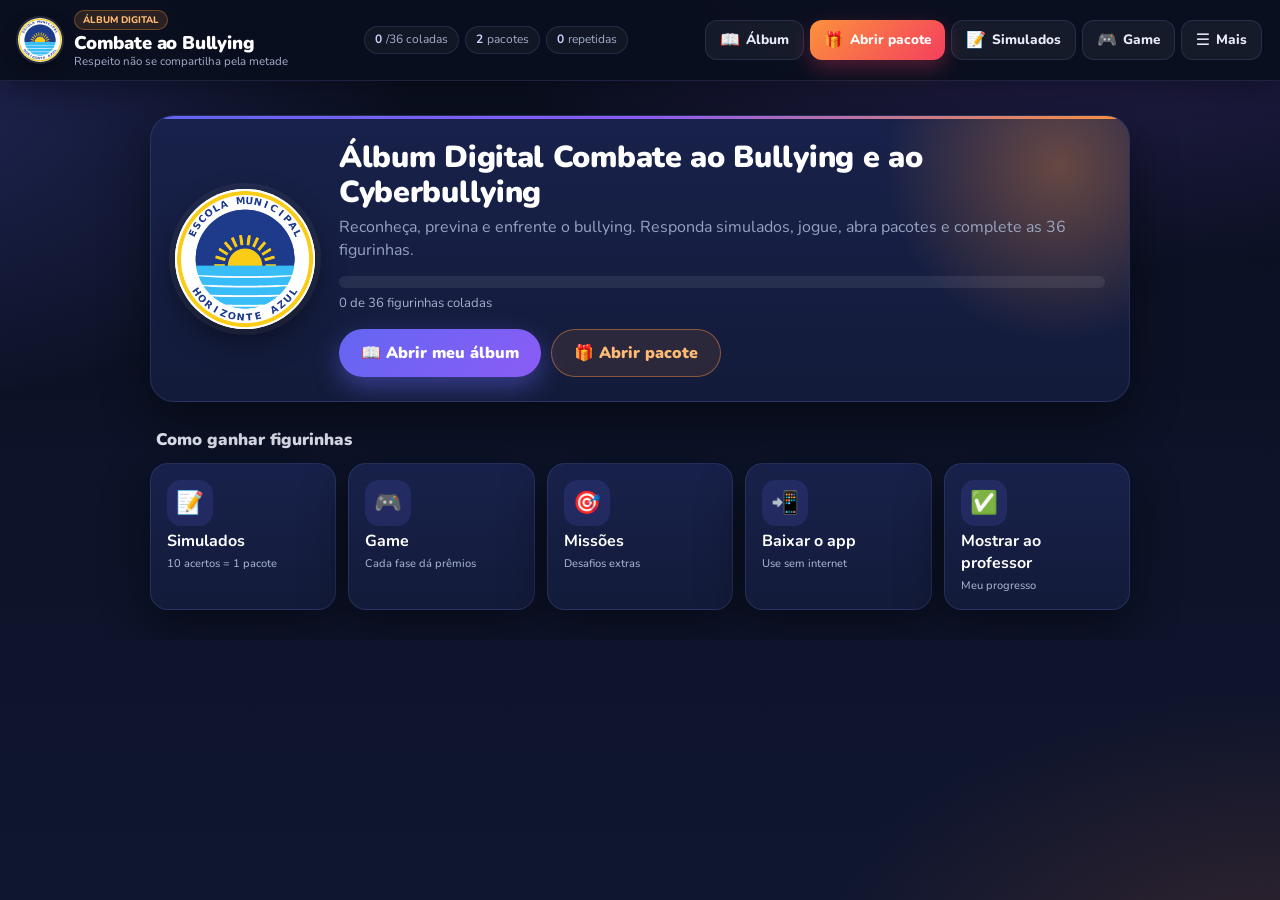
==== commit 5e0b91b8: "Painel do piloto: código do aluno, progresso por escola/turma e cartões (sem nomes no servidor) Co-A" ====
--- a/index.html
+++ b/index.html
@@ -128,6 +128,7 @@
 const SUPABASE_URL = (window.SUPABASE_CONFIG && window.SUPABASE_CONFIG.url) || "";
 const SUPABASE_ANON_KEY = (window.SUPABASE_CONFIG && window.SUPABASE_CONFIG.anonKey) || "";
 </script>
+<script src="painel-config.js"></script>
 <script src="supabase-config.js"></script>
 <script src="script.js"></script>
 </body>
--- a/tema-cb.css
+++ b/tema-cb.css
@@ -213,7 +213,7 @@
 html body:not(#cb) #tela-simulados .quiz-card p b{color:#fdba74!important}
 
 /* ---------- visibilidade dos atalhos (site x app) ---------- */
-html:not(.cb-no-app) body #cbTilePesquisa{display:none!important}
+html:not(.cb-no-app) body #cbTilePesquisa:not([data-piloto]){display:none!important}
 html.cb-no-app body #cbTileApp{display:none!important}
 
 /* ---------- celular ---------- */
@@ -251,3 +251,46 @@
 }
 html body:not(#cb) #tela-projeto .cb-hero > *{position:relative; z-index:1}
 html body:not(#cb) #tela-projeto .cb-hero::before{z-index:0}
+
+/* ===== Desempenho: fundo em camada fixa própria e sem desfoque nos cartões ===== */
+html body:not(#cb){background:var(--n-bg)!important}
+html body:not(#cb)::before{
+  content:""; position:fixed; inset:0; z-index:-1; pointer-events:none;
+  background:
+    radial-gradient(1100px 600px at 85% -10%,rgba(139,92,246,.28),transparent 60%),
+    radial-gradient(900px 520px at -10% 10%,rgba(99,102,241,.25),transparent 60%),
+    radial-gradient(800px 500px at 100% 110%,rgba(249,115,22,.16),transparent 60%),
+    linear-gradient(180deg,var(--n-bg) 0%,var(--n-bg2) 100%);
+}
+html body:not(#cb) #tela-projeto .cb-hero,
+html body:not(#cb) .cb-atalhos button,
+html body:not(#cb) #tela-album .painel,
+html body:not(#cb) #albumPages .pagina.cb-pagina,
+html body:not(#cb) #tela-simulados .quiz-card,
+html body:not(#cb) #tela-simulados .pergunta-box{
+  backdrop-filter:none!important; -webkit-backdrop-filter:none!important;
+  background:linear-gradient(180deg,#18214a 0%,#131b3a 100%)!important;
+}
+html body:not(#cb) #modal{backdrop-filter:none!important; -webkit-backdrop-filter:none!important; background:rgba(5,8,20,.82)!important}
+html body:not(#cb) header.topo.cb-topo{backdrop-filter:none!important; -webkit-backdrop-filter:none!important; background:rgba(10,15,31,.96)!important}
+
+/* ===== Modo piloto: tela "Mostrar ao professor" ===== */
+html body:not(#cb) .cb-prof{text-align:center}
+html body:not(#cb) .cb-prof-relogio{display:flex;flex-direction:column;align-items:center;gap:2px;margin:6px 0 12px;padding:10px;border-radius:14px;background:linear-gradient(135deg,#1e1b4b,#312e81);border:1px solid rgba(165,180,252,.35)}
+html body:not(#cb) .cb-prof-relogio b{font-size:2.1rem;letter-spacing:.06em;color:#fde68a;font-variant-numeric:tabular-nums}
+html body:not(#cb) .cb-prof-relogio span{font-size:.85rem;color:#c7d2fe;text-transform:capitalize}
+html body:not(#cb) .cb-prof-barra{height:12px;border-radius:99px;background:rgba(255,255,255,.12);overflow:hidden;margin:0 0 12px}
+html body:not(#cb) .cb-prof-barra i{display:block;height:100%;background:linear-gradient(90deg,#f97316,#facc15)}
+html body:not(#cb) .cb-prof-grid{display:grid;grid-template-columns:1fr 1fr;gap:8px;margin-bottom:10px}
+html body:not(#cb) .cb-prof-grid .dx13-stat{margin:0}
+html body:not(#cb) .cb-atalhos{grid-template-columns:repeat(auto-fit,minmax(170px,1fr))!important}
+@media (max-width:600px){html body:not(#cb) .cb-atalhos{grid-template-columns:1fr 1fr!important}html body:not(#cb) .cb-atalhos button:last-child:nth-child(odd){grid-column:1/-1}}
+
+/* ===== Código do aluno (painel do piloto) ===== */
+html body:not(#cb) .cbp-card{text-align:center}
+html body:not(#cb) .cbp-codigo{font-size:2.4rem;font-weight:900;letter-spacing:.25em;color:#fde68a;margin:8px 0 10px;font-variant-numeric:tabular-nums}
+html body:not(#cb) .cbp-campo{display:block;width:100%;max-width:260px;margin:10px auto 6px;padding:12px 14px;border-radius:14px;border:2px solid rgba(165,180,252,.5);background:rgba(15,23,42,.7);color:#fff;font-size:1.7rem;font-weight:800;letter-spacing:.3em;text-align:center;text-transform:uppercase}
+html body:not(#cb) .cbp-campo:focus{outline:none;border-color:#f97316}
+html body:not(#cb) .cbp-msg{min-height:1.2em;color:#fca5a5;font-weight:700;margin:4px 0 10px}
+html body:not(#cb) .cbp-aviso{display:block;width:100%;max-width:980px;margin:14px auto 0;padding:12px 16px;border-radius:16px;border:1px dashed rgba(250,204,21,.6);background:rgba(250,204,21,.08);color:#fde68a;font:inherit;font-size:.98rem;cursor:pointer;text-align:center}
+html body:not(#cb) .cbp-aviso b{color:#fff}
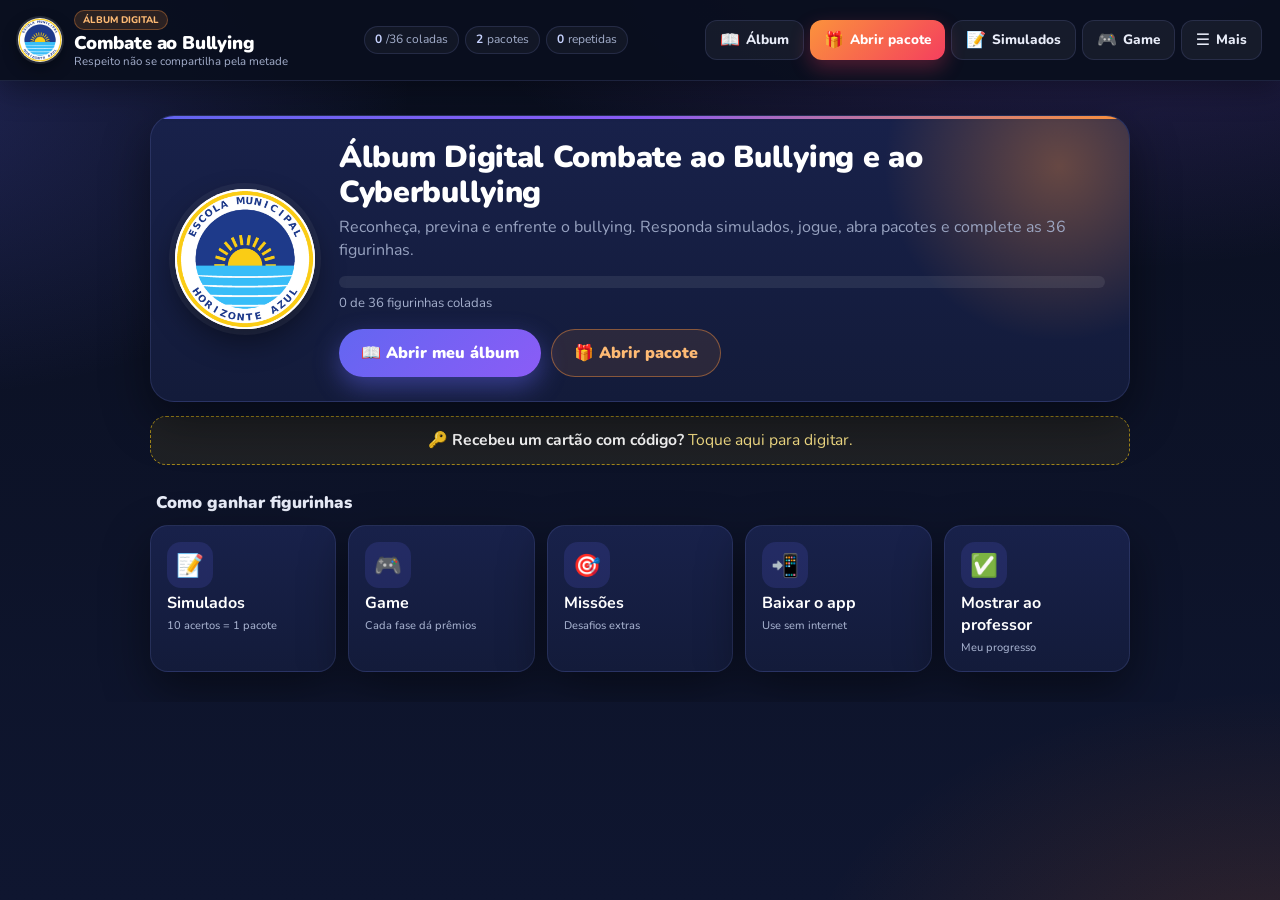
==== commit db6a2df0: "Painel no app Android e scripts com versão para evitar cache Co-Authored-By: Claude Opus 5.5 <norepl" ====
--- a/index.html
+++ b/index.html
@@ -128,7 +128,7 @@
 const SUPABASE_URL = (window.SUPABASE_CONFIG && window.SUPABASE_CONFIG.url) || "";
 const SUPABASE_ANON_KEY = (window.SUPABASE_CONFIG && window.SUPABASE_CONFIG.anonKey) || "";
 </script>
-<script src="painel-config.js"></script>
+<script src="painel-config.js?v=22"></script>
 <script src="supabase-config.js"></script>
 <script src="script.js"></script>
 </body>
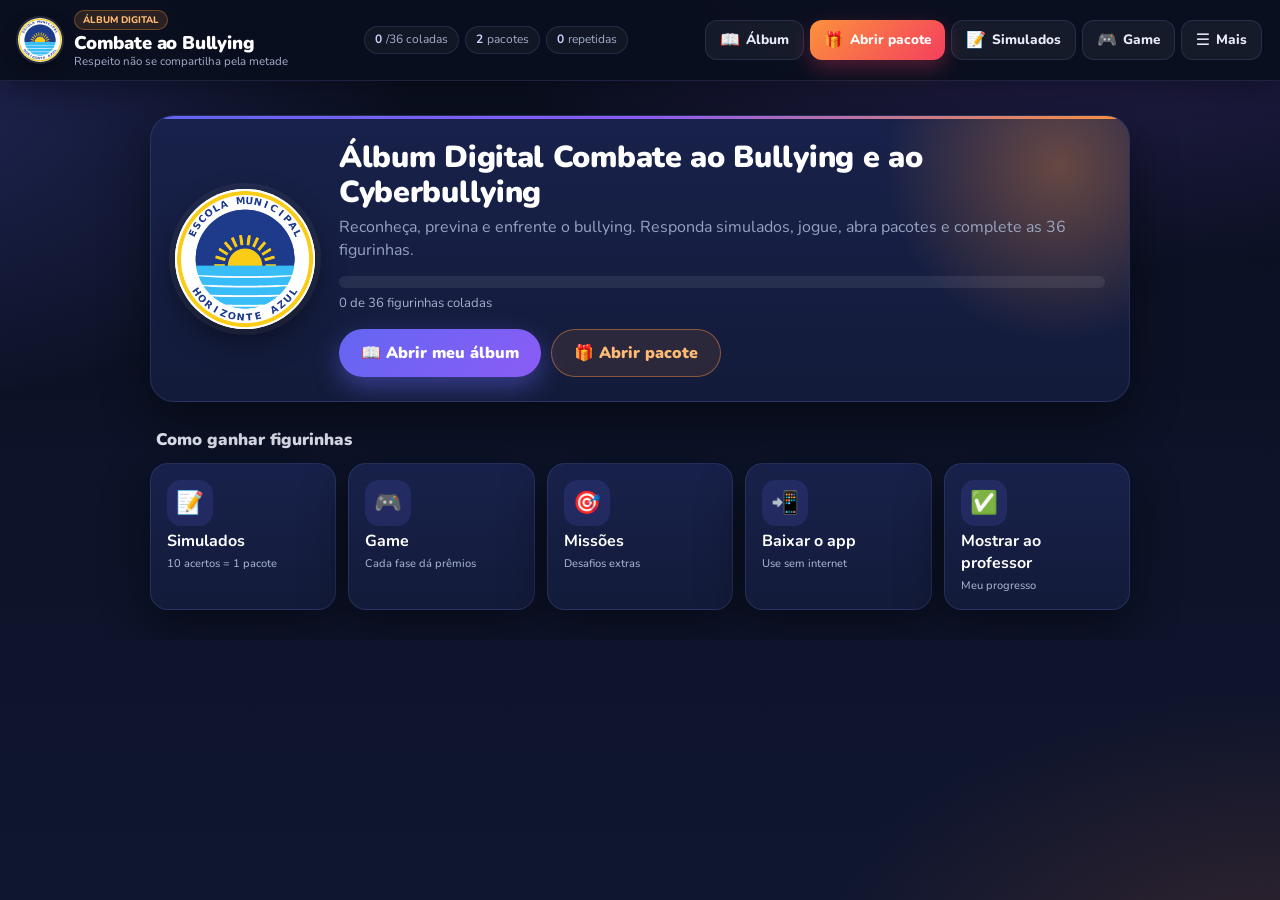
==== commit 04fade8b: "Modo Projetor, QR individual nos cartões, relatório por escola, certificados, exportar tudo, progres" ====
--- a/index.html
+++ b/index.html
@@ -37,11 +37,15 @@
     </div>
     <nav id="cbMenu" class="cb-menu" aria-label="Mais opções">
       <button onclick="abrirTela('projeto')">Sobre o projeto</button>
+      <button id="cbAreaProf">👩‍🏫 Área do professor</button>
+      <button id="cbProjetor">📽 Modo Projetor</button>
       <button id="btnSomAlbum" onclick="alternarSom()">Som: OFF</button>
       <button class="cb-perigo" onclick="confirmarReinicio()">Reiniciar álbum</button>
     </nav>
   </header>
   <script>
+  document.getElementById('cbAreaProf').addEventListener('click',function(){location.href='prof'+'essor.html'});
+  document.getElementById('cbProjetor').addEventListener('click',function(){location.href='projetor.html'});
   function cbAlternarMenu(forcar){
     const m=document.getElementById('cbMenu'), b=document.getElementById('cbMaisBtn');
     const abrir = typeof forcar==='boolean' ? forcar : !m.classList.contains('aberto');
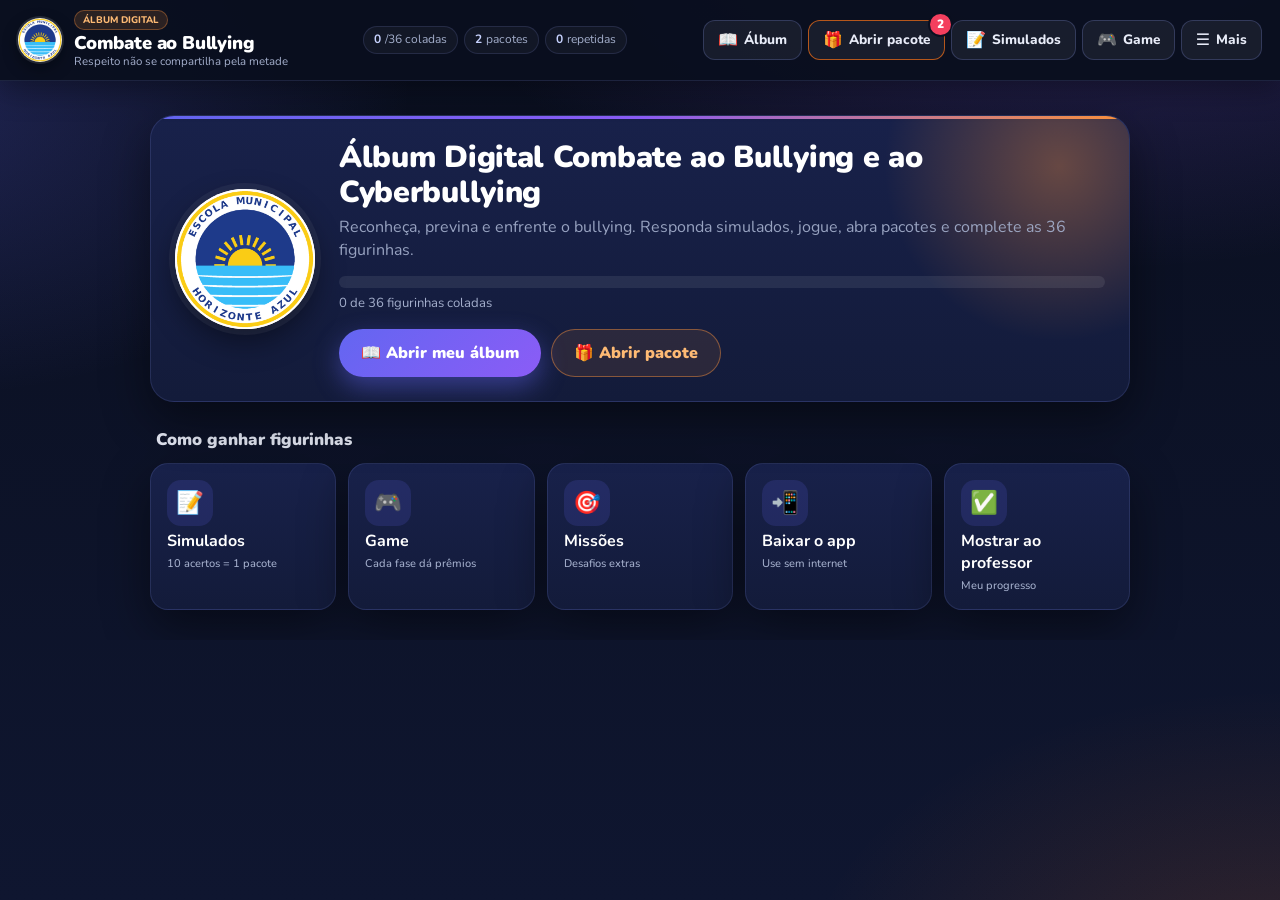
==== commit 56370cd3: "Prêmio de cada simulado só uma vez, botões do topo neutros com destaque no ativo, contador de pacote" ====
--- a/index.html
+++ b/index.html
@@ -5,6 +5,11 @@
   <meta name="viewport" content="width=device-width, initial-scale=1.0">
   <title>Álbum Combate ao Bullying e ao Cyberbullying</title>
   <meta name="description" content="Álbum digital pedagógico sobre bullying, cyberbullying, empatia e cultura de paz na escola.">
+  <meta name="theme-color" content="#0a0f1f">
+  <link rel="icon" type="image/svg+xml" href="logo-projeto.svg">
+  <link rel="icon" type="image/png" sizes="192x192" href="logo-projeto-192.png">
+  <link rel="apple-touch-icon" href="logo-projeto-192.png">
+  <link rel="manifest" href="manifest.webmanifest">
   <meta name="theme-color" content="#0a0f1f">
   <link rel="stylesheet" href="style.css">
   <link rel="stylesheet" href="layout-cb.css">
@@ -29,23 +34,26 @@
       <span class="cb-chip"><b id="navStatusRepetidas">0</b> repetidas</span>
     </div>
     <div class="cb-principal">
-      <button onclick="abrirTela('album')"><span class="cb-ico">📖</span><span>Álbum</span></button>
-      <button class="cb-destaque" onclick="abrirPacote()"><span class="cb-ico">🎁</span><span class="cb-lbl-longo">Abrir pacote</span><span class="cb-lbl-curto">Pacote</span></button>
-      <button onclick="abrirTela('simulados')"><span class="cb-ico">📝</span><span>Simulados</span></button>
+      <button data-nav="album" onclick="abrirTela('album')"><span class="cb-ico">📖</span><span>Álbum</span></button>
+      <button data-nav="pacote" onclick="abrirPacote()"><span class="cb-ico">🎁</span><span class="cb-lbl-longo">Abrir pacote</span><span class="cb-lbl-curto">Pacote</span></button>
+      <button data-nav="simulados" onclick="abrirTela('simulados')"><span class="cb-ico">📝</span><span>Simulados</span></button>
       <button onclick="window.location.href='game/index.html'"><span class="cb-ico">🎮</span><span>Game</span></button>
       <button id="cbMaisBtn" aria-expanded="false" aria-controls="cbMenu" onclick="cbAlternarMenu()"><span class="cb-ico">☰</span><span>Mais</span></button>
     </div>
     <nav id="cbMenu" class="cb-menu" aria-label="Mais opções">
       <button onclick="abrirTela('projeto')">Sobre o projeto</button>
+      <button onclick="cbAbrirCriador()">👨‍🏫 Criador do projeto</button>
       <button id="cbAreaProf">👩‍🏫 Área do professor</button>
       <button id="cbProjetor">📽 Modo Projetor</button>
-      <button id="btnSomAlbum" onclick="alternarSom()">Som: OFF</button>
+      <button id="btnSomAlbum" onclick="alternarSom()">🎵 Música e efeitos: OFF</button>
+      <label class="cb-volume">🔊 Volume <input id="cbVolume" type="range" min="0" max="1" step="0.05" aria-label="Volume"></label>
       <button class="cb-perigo" onclick="confirmarReinicio()">Reiniciar álbum</button>
     </nav>
   </header>
   <script>
   document.getElementById('cbAreaProf').addEventListener('click',function(){location.href='prof'+'essor.html'});
   document.getElementById('cbProjetor').addEventListener('click',function(){location.href='projetor.html'});
+  (function(){var r=document.getElementById('cbVolume');var v=parseFloat(localStorage.getItem('cb_volume'));r.value=isNaN(v)?0.5:v;r.addEventListener('input',function(){if(window.definirVolume)definirVolume(parseFloat(r.value));});r.addEventListener('change',function(){if(window.somResposta)somResposta(true);});})();
   function cbAlternarMenu(forcar){
     const m=document.getElementById('cbMenu'), b=document.getElementById('cbMaisBtn');
     const abrir = typeof forcar==='boolean' ? forcar : !m.classList.contains('aberto');
@@ -135,5 +143,6 @@
 <script src="painel-config.js?v=22"></script>
 <script src="supabase-config.js"></script>
 <script src="script.js"></script>
+<script src="nav-cb.js?v=1"></script>
 </body>
 </html>
--- a/tema-cb.css
+++ b/tema-cb.css
@@ -294,3 +294,55 @@
 html body:not(#cb) .cbp-msg{min-height:1.2em;color:#fca5a5;font-weight:700;margin:4px 0 10px}
 html body:not(#cb) .cbp-aviso{display:block;width:100%;max-width:980px;margin:14px auto 0;padding:12px 16px;border-radius:16px;border:1px dashed rgba(250,204,21,.6);background:rgba(250,204,21,.08);color:#fde68a;font:inherit;font-size:.98rem;cursor:pointer;text-align:center}
 html body:not(#cb) .cbp-aviso b{color:#fff}
+
+/* ===== Volume e correção imediata dos simulados ===== */
+html body:not(#cb) .cb-volume{display:flex;align-items:center;gap:10px;padding:10px 14px;color:#e8ecf8;font-weight:700;font-size:.95rem}
+html body:not(#cb) .cb-volume input{flex:1;accent-color:#f97316;min-width:110px}
+html body:not(#cb) button.opcao.certa{background:rgba(34,197,94,.2)!important;border-color:#22c55e!important;color:#fff!important}
+html body:not(#cb) button.opcao.errada{background:rgba(239,68,68,.2)!important;border-color:#ef4444!important;color:#fff!important}
+html body:not(#cb) button.opcao.apagada{opacity:.45}
+html body:not(#cb) button.opcao:disabled{cursor:default}
+
+/* ===== Perguntas destacadas das respostas ===== */
+html body:not(#cb) .pergunta-box > p:first-child,
+html body:not(#cb) .pergunta-box > p:first-child b,
+html body:not(#cb) #tela-simulados .pergunta-box > p:first-child,
+html body:not(#cb) #tela-simulados .pergunta-box > p:first-child b{color:#fcd34d!important;font-size:1.08rem;line-height:1.35}
+html body:not(#cb) .pergunta-box > p:first-child{margin:0 0 12px;padding:0 0 10px;border-bottom:1px solid rgba(252,211,77,.25)}
+html body:not(#cb) button.opcao{color:#e8ecf8!important;font-weight:600}
+
+/* ===== Botão "Finalizar" do tamanho certo ===== */
+html body:not(#cb) .btn-finalizar-quiz,
+html body:not(#cb) #tela-simulados .btn-finalizar-quiz{grid-column:1/-1!important;justify-self:center!important;align-self:start!important;width:auto!important;min-width:240px;max-width:360px;height:auto!important;min-height:0!important;padding:14px 28px!important;margin:10px auto 24px!important;font-size:1.05rem!important;border-radius:14px!important}
+
+/* ===== Botões do topo: neutros; o que está em uso fica luminoso e maior ===== */
+html body:not(#cb) header.cb-topo .cb-principal button,
+html body:not(#cb) header.cb-topo .cb-principal button.cb-destaque{background:rgba(255,255,255,.06)!important;color:#e8ecf8!important;border:1px solid rgba(148,163,255,.22)!important;box-shadow:none!important;transform:none;transition:transform .15s ease, box-shadow .2s ease, background .2s ease;position:relative}
+html body:not(#cb) header.cb-topo .cb-principal button:hover{background:rgba(255,255,255,.12)!important}
+html body:not(#cb) header.cb-topo .cb-principal button.cb-ativo{background:linear-gradient(135deg,#6366f1,#a855f7)!important;color:#fff!important;border-color:rgba(255,255,255,.55)!important;box-shadow:0 0 0 2px rgba(196,181,253,.55),0 0 22px rgba(139,92,246,.85)!important;transform:scale(1.08);z-index:2}
+html body:not(#cb) header.cb-topo .cb-principal button[data-nav="pacote"].cb-ativo{background:linear-gradient(135deg,#f97316,#f43f5e)!important;box-shadow:0 0 0 2px rgba(254,215,170,.6),0 0 22px rgba(249,115,22,.85)!important}
+html body:not(#cb) .cb-badge{position:absolute;top:-7px;right:-7px;min-width:21px;height:21px;padding:0 5px;border-radius:99px;background:#f43f5e;color:#fff;font-size:12px;font-weight:900;display:grid;place-items:center;box-shadow:0 0 0 2px #0a0f1f}
+html body:not(#cb) header.cb-topo .cb-principal button.cb-tem-pacote:not(.cb-ativo){border-color:rgba(249,115,22,.7)!important}
+
+/* ===== Voltar ao álbum ===== */
+html body:not(#cb) .cb-voltar-album{position:fixed;left:16px;bottom:16px;z-index:60;display:none;padding:12px 18px;border-radius:999px;border:1px solid rgba(255,255,255,.3);background:linear-gradient(135deg,#4f46e5,#7c3aed);color:#fff;font:inherit;font-weight:800;box-shadow:0 10px 24px rgba(0,0,0,.4);cursor:pointer}
+html body:not(#cb) .cb-voltar-album.cb-visivel{display:block}
+html body:not(#cb) .ficha-voltar{background:linear-gradient(135deg,#4f46e5,#7c3aed)!important;color:#fff!important;margin-top:8px}
+
+/* ===== Um "X" só na janela da figurinha ===== */
+html body:not(#cb) #modal:has(.ficha-fechar-x) .fechar{display:none!important}
+
+/* ===== Prêmio dos simulados ===== */
+html body:not(#cb) .premio-status{display:inline-block;margin:0 0 10px;padding:5px 12px;border-radius:99px;font-weight:800;font-size:.85rem}
+html body:not(#cb) .premio-status.novo{background:rgba(249,115,22,.18);color:#fdba74}
+html body:not(#cb) .premio-status.meio{background:rgba(250,204,21,.16);color:#fde68a}
+html body:not(#cb) .premio-status.ok{background:rgba(34,197,94,.16);color:#86efac}
+
+/* ===== Área do criador ===== */
+html body:not(#cb) .cb-criador{max-width:560px;margin:auto;text-align:left;line-height:1.5}
+html body:not(#cb) .cb-criador-topo{display:flex;gap:14px;align-items:center;margin-bottom:12px}
+html body:not(#cb) .cb-criador-topo img{width:72px;height:72px}
+html body:not(#cb) .cb-criador-topo span{color:#fdba74;font-weight:800;font-size:.85rem;text-transform:uppercase;letter-spacing:.06em}
+html body:not(#cb) .cb-criador-topo h2{margin:2px 0 0;font-size:1.35rem}
+html body:not(#cb) .cb-criador ul{list-style:none;padding:0;margin:10px 0}
+html body:not(#cb) .cb-criador-rodape{font-size:.8rem;opacity:.75}
